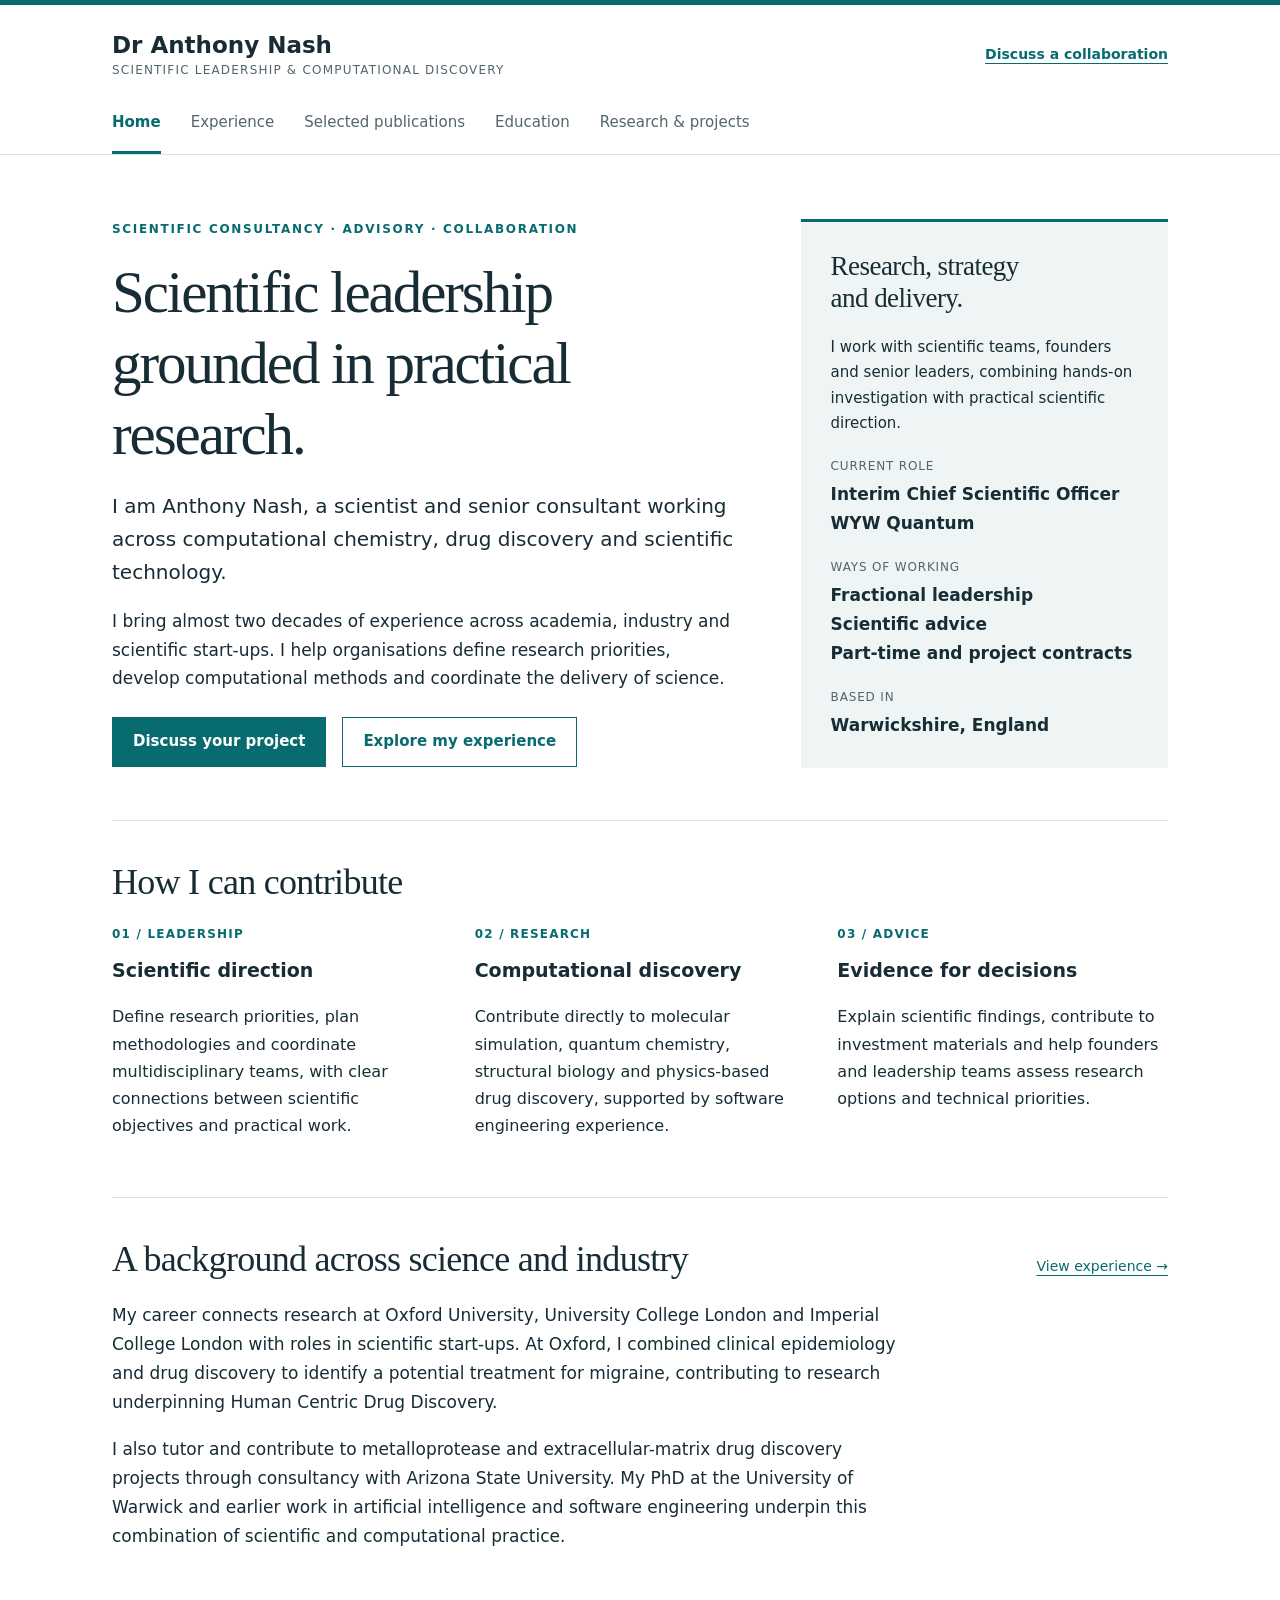
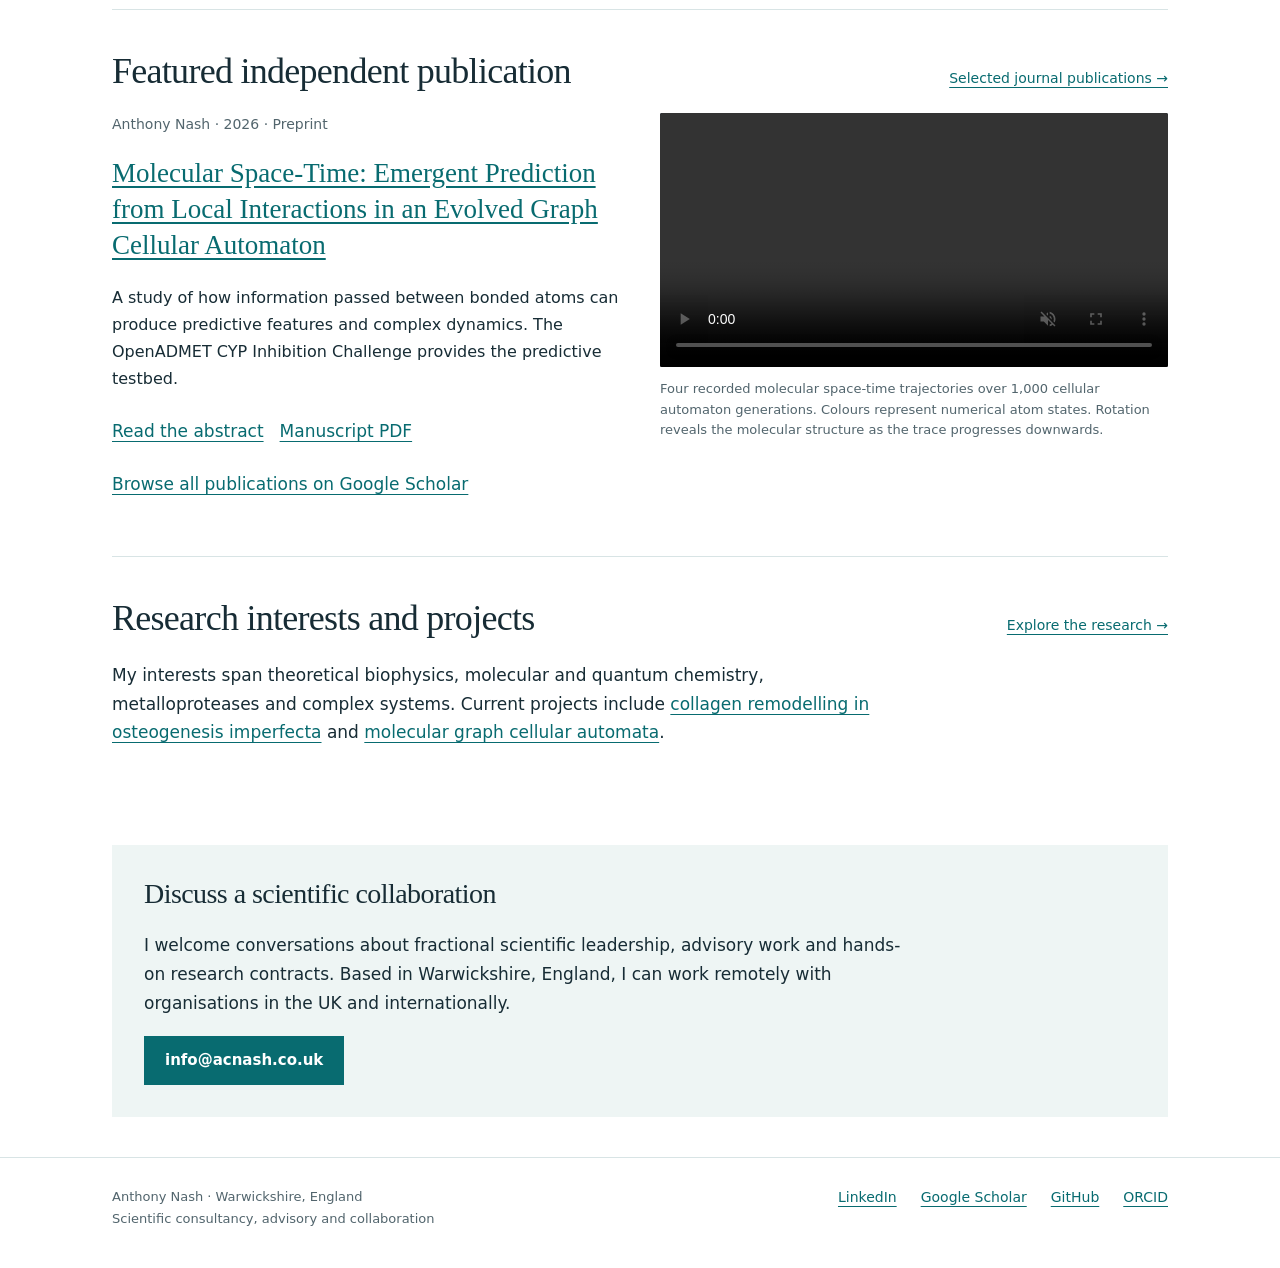
==== index.html @ c93e194e "Restructure research homepage into professional CV portfolio" ====
<!doctype html>
<html lang="en-GB"><head><meta charset="utf-8"><meta name="viewport" content="width=device-width, initial-scale=1">
<meta name="google-site-verification" content="pUQUqC7unUI2fWtByzZLzYiBhMAr6poU5VL-ZXD7ToI">
<title>Scientific leadership &amp; computational discovery | Dr Anthony Nash</title><meta name="description" content="Dr Anthony Nash: fractional scientific leadership, consultancy and hands-on computational research in drug discovery and the life sciences.">
<link rel="canonical" href="https://acnash.github.io/"><link rel="stylesheet" href="assets/site.css">
<meta property="og:title" content="Scientific leadership &amp; computational discovery | Dr Anthony Nash"><meta property="og:description" content="Dr Anthony Nash: fractional scientific leadership, consultancy and hands-on computational research in drug discovery and the life sciences."><meta property="og:type" content="website"><meta property="og:url" content="https://acnash.github.io/">
</head><body><a class="skip" href="#main">Skip to content</a>
<header class="site-header"><div class="wrap"><div class="topline"><a class="brand" href="index.html">Dr Anthony Nash<small>Scientific leadership &amp; computational discovery</small></a><a class="contact-link" href="mailto:info@acnash.co.uk">Discuss a collaboration</a></div><nav class="primary-nav" aria-label="Main navigation"><a href="index.html" aria-current="page">Home</a><a href="experience.html">Experience</a><a href="publications.html">Selected publications</a><a href="education.html">Education</a><a href="research.html">Research & projects</a></nav></div></header>
<main class="wrap" id="main">
<section class="hero"><div><p class="eyebrow">Scientific consultancy · Advisory · Collaboration</p><h1>Scientific leadership grounded in practical research.</h1><p class="lead">I am Anthony Nash, a scientist and senior consultant working across computational chemistry, drug discovery and scientific technology.</p><p>I bring almost two decades of experience across academia, industry and scientific start-ups. I help organisations define research priorities, develop computational methods and coordinate the delivery of science.</p><div class="actions"><a class="button" href="mailto:info@acnash.co.uk">Discuss your project</a><a class="button secondary" href="experience.html">Explore my experience</a></div></div><aside aria-label="Professional overview"><h2>Research, strategy<br>and delivery.</h2><p>I work with scientific teams, founders and senior leaders, combining hands-on investigation with practical scientific direction.</p><dl><dt>Current role</dt><dd>Interim Chief Scientific Officer<br>WYW Quantum</dd><dt>Ways of working</dt><dd>Fractional leadership<br>Scientific advice<br>Part-time and project contracts</dd><dt>Based in</dt><dd>Warwickshire, England</dd></dl></aside></section>
<section class="section" id="consulting"><h2>How I can contribute</h2><div class="columns"><div><span class="number">01 / LEADERSHIP</span><h3>Scientific direction</h3><p>Define research priorities, plan methodologies and coordinate multidisciplinary teams, with clear connections between scientific objectives and practical work.</p></div><div><span class="number">02 / RESEARCH</span><h3>Computational discovery</h3><p>Contribute directly to molecular simulation, quantum chemistry, structural biology and physics-based drug discovery, supported by software engineering experience.</p></div><div><span class="number">03 / ADVICE</span><h3>Evidence for decisions</h3><p>Explain scientific findings, contribute to investment materials and help founders and leadership teams assess research options and technical priorities.</p></div></div></section>
<section class="section" id="background"><div class="section-heading"><h2>A background across science and industry</h2><a href="experience.html">View experience →</a></div><div class="reading"><p>My career connects research at Oxford University, University College London and Imperial College London with roles in scientific start-ups. At Oxford, I combined clinical epidemiology and drug discovery to identify a potential treatment for migraine, contributing to research underpinning Human Centric Drug Discovery.</p><p>I also tutor and contribute to metalloprotease and extracellular-matrix drug discovery projects through consultancy with Arizona State University. My PhD at the University of Warwick and earlier work in artificial intelligence and software engineering underpin this combination of scientific and computational practice.</p></div></section>
<section class="section" id="manuscript"><div class="section-heading"><h2>Featured independent publication</h2><a href="publications.html">Selected journal publications →</a></div><div class="feature"><div><p class="meta">Anthony Nash · 2026 · Preprint</p><h3><a href="https://acnash.github.io/Strange-Matter-Engine/">Molecular Space-Time: Emergent Prediction from Local Interactions in an Evolved Graph Cellular Automaton</a></h3><p>A study of how information passed between bonded atoms can produce predictive features and complex dynamics. The OpenADMET CYP Inhibition Challenge provides the predictive testbed.</p><div class="actions"><a href="https://acnash.github.io/Strange-Matter-Engine/">Read the abstract</a><a href="https://acnash.github.io/Strange-Matter-Engine/molecular-space-time.pdf">Manuscript PDF</a></div></div><figure><video controls autoplay muted loop playsinline preload="metadata" aria-label="Four recorded molecular space-time trajectories" aria-describedby="trajectory-caption"><source src="assets/molecular-space-time-four-trajectories.mp4" type="video/mp4"><p><a href="assets/molecular-space-time-four-trajectories.mp4">Watch the molecular space-time trajectories.</a></p></video><figcaption id="trajectory-caption">Four recorded molecular space-time trajectories over 1,000 cellular automaton generations. Colours represent numerical atom states. Rotation reveals the molecular structure as the trace progresses downwards.</figcaption></figure></div><p style="margin-top:24px"><a href="https://scholar.google.com/citations?user=MZcEEh0AAAAJ&amp;hl=en">Browse all publications on Google Scholar</a></p></section>
<section class="section" id="research"><div class="section-heading"><h2>Research interests and projects</h2><a href="research.html">Explore the research →</a></div><p class="reading">My interests span theoretical biophysics, molecular and quantum chemistry, metalloproteases and complex systems. Current projects include <a href="https://github.com/acnash/mmp1-collagen-oi-adaptive-md">collagen remodelling in osteogenesis imperfecta</a> and <a href="https://github.com/acnash/Strange-Matter-Engine">molecular graph cellular automata</a>.</p></section>
<section class="contact-panel" id="contact"><h2>Discuss a scientific collaboration</h2><p>I welcome conversations about fractional scientific leadership, advisory work and hands-on research contracts. Based in Warwickshire, England, I can work remotely with organisations in the UK and internationally.</p><a class="button" href="mailto:info@acnash.co.uk">info@acnash.co.uk</a></section></main>
<footer class="site-footer"><div class="wrap"><p>Anthony Nash · Warwickshire, England<br>Scientific consultancy, advisory and collaboration</p><div class="profiles"><a href="https://www.linkedin.com/in/dr-anthony-nash-7050078/">LinkedIn</a><a href="https://scholar.google.com/citations?user=MZcEEh0AAAAJ&amp;hl=en">Google Scholar</a><a href="https://github.com/acnash">GitHub</a><a href="https://orcid.org/0000-0001-8212-0302">ORCID</a></div></div></footer>
</body></html>
---- assets/site.css ----
:root{color-scheme:light;--ink:#172c35;--muted:#52656d;--teal:#086b70;--line:#d8e4e5;--wash:#eef5f4;--paper:#fff;--serif:Georgia,'Times New Roman',serif;--sans:system-ui,-apple-system,'Segoe UI',sans-serif}
*{box-sizing:border-box}html{scroll-padding-top:120px}body{margin:0;background:var(--paper);color:var(--ink);font:17px/1.7 var(--sans)}a{color:var(--teal);text-underline-offset:4px}a:hover{color:#123e47}a:focus-visible,button:focus-visible{outline:3px solid #a95420;outline-offset:5px}p{margin:0 0 18px}h1,h2,h3{font-weight:500;line-height:1.2;margin:0 0 20px}h1,h2{font-family:var(--serif)}h1{font-size:clamp(36px,5vw,59px);letter-spacing:-.035em}h2{font-size:clamp(28px,3vw,36px);letter-spacing:-.02em}h3{font-size:21px;font-weight:650;line-height:1.4}ul{padding-left:22px}li{margin-bottom:9px}.wrap{max-width:1120px;margin:auto;padding:0 32px}.site-header{background:#fff;border-top:5px solid var(--teal);border-bottom:1px solid var(--line)}.topline{display:flex;align-items:center;justify-content:space-between;gap:24px;padding-top:24px;padding-bottom:20px}.brand{text-decoration:none;color:var(--ink);font:600 23px/1.4 var(--sans)}.brand small{display:block;font:12px/1.6 var(--sans);letter-spacing:.1em;text-transform:uppercase;color:var(--muted)}.contact-link{font-size:14px;font-weight:600}.primary-nav{display:flex;flex-wrap:wrap;gap:8px 30px;padding-bottom:0}.primary-nav a{font-size:15px;text-decoration:none;padding:10px 0 15px;border-bottom:3px solid transparent;color:var(--muted)}.primary-nav a:hover{color:var(--teal)}.primary-nav a[aria-current=page]{border-color:var(--teal);color:var(--teal);font-weight:700}.skip{position:absolute;left:20px;top:-100px;background:white;padding:12px;z-index:10}.skip:focus{top:8px}.hero{display:grid;grid-template-columns:minmax(0,1.7fr) minmax(230px,1fr);gap:64px;padding:64px 0 52px;align-items:start}.eyebrow{font-size:12px;text-transform:uppercase;letter-spacing:.14em;color:var(--teal);font-weight:700;margin-bottom:18px}.lead{font-size:20px;line-height:1.65;max-width:760px}.hero aside{background:var(--wash);padding:28px 30px;border-top:3px solid var(--teal)}.hero aside h2{font-size:27px}.hero aside p{font-size:15px}.hero aside dl{margin:0}.hero aside dt{font-size:12px;text-transform:uppercase;letter-spacing:.07em;color:var(--muted);margin-top:19px}.hero aside dd{font-size:17px;margin:4px 0 0;font-weight:600}.actions{display:flex;gap:16px;align-items:center;flex-wrap:wrap;margin-top:24px}.button{display:inline-block;background:var(--teal);color:white;text-decoration:none;padding:11px 20px;font-size:15px;font-weight:600;border:1px solid var(--teal)}.button:hover{background:#134d53;color:white}.button.secondary{background:transparent;color:var(--teal)}.section{padding:40px 0;border-top:1px solid var(--line)}.section-heading{display:flex;align-items:baseline;justify-content:space-between;gap:22px}.section-heading a{font-size:14px;white-space:nowrap}.columns{display:grid;grid-template-columns:repeat(3,minmax(0,1fr));gap:32px}.columns p{font-size:16px}.columns h3{font-size:19px}.number{font-size:12px;color:var(--teal);font-weight:700;letter-spacing:.1em;display:block;margin-bottom:12px}.feature{display:grid;grid-template-columns:1fr 1fr;gap:40px;align-items:start}.feature h3{font:500 27px/1.35 var(--serif)}.feature p{font-size:16px}.meta{font-size:14px!important;color:var(--muted)}video{display:block;width:100%;height:auto;background:#071426;border-radius:2px}figure{margin:0}figcaption{font-size:13px;color:var(--muted);line-height:1.6;margin-top:12px}.profiles{display:flex;gap:12px 24px;flex-wrap:wrap;font-size:14px}.page-intro{padding:52px 0 34px;border-bottom:1px solid var(--line)}.page-intro h1{font-size:48px}.page-intro p{max-width:780px}.role{display:grid;grid-template-columns:240px 1fr;gap:40px;padding:32px 0;border-bottom:1px solid var(--line)}.role h3{margin-bottom:8px}.role .organisation{font-size:16px;color:var(--teal);font-weight:650}.role .role-note{font-size:14px;color:var(--muted)}.role p:last-child,.role ul:last-child{margin-bottom:0}.role ul{margin-top:12px}.section-label{padding-top:42px;font-size:27px}.reading{max-width:790px}.publication-list{list-style:none;padding:0;margin:0}.publication-list li{display:grid;grid-template-columns:62px 1fr;gap:22px;padding:29px 0;border-bottom:1px solid var(--line);margin:0}.pub-num{font:26px var(--serif);color:#7b9298;padding-top:6px}.publication-list h2{font-size:25px;margin:10px 0 12px;line-height:1.35}.publication-list h2 a{color:var(--ink);text-decoration:none}.publication-list h2 a:hover{text-decoration:underline;color:var(--teal)}.publication-list p{margin-bottom:10px;font-size:16px}.pub-top{display:flex;gap:12px;flex-wrap:wrap;align-items:center;font-size:14px;color:var(--muted)}.badge{display:inline-block;background:var(--wash);color:#075359;font-size:12px;padding:3px 9px;font-weight:650}.publication-list .authors{font-size:14px;color:var(--muted)}.paper-link{font-size:14px;font-weight:600}.research-block{padding:32px 0;border-bottom:1px solid var(--line)}.research-block h2{font-size:29px}.research-block p{max-width:820px}.wide-video{max-width:900px;margin:28px 0}.contact-panel{padding:32px;background:var(--wash);margin:40px 0}.contact-panel h2{font-size:28px}.contact-panel p{max-width:760px}.site-footer{border-top:1px solid var(--line);padding:28px 0 38px;font-size:13px;color:var(--muted);margin-top:24px}.site-footer .wrap{display:flex;justify-content:space-between;gap:24px;flex-wrap:wrap}.site-footer p{margin:0}.quiet{color:var(--muted);font-size:14px}.education-record{padding:32px 0;border-bottom:1px solid var(--line);max-width:850px}.education-record h2{font-size:29px}.education-record .meta{margin-top:-10px}.anchor-target{scroll-margin-top:20px}
@media(max-width:800px){.hero{gap:28px;grid-template-columns:1.4fr 1fr}.role{grid-template-columns:190px 1fr;gap:24px}.columns{gap:20px}.feature{gap:26px}.wrap{padding:0 24px}}
@media(max-width:620px){body{font-size:16px}.wrap{padding:0 21px}.topline{align-items:start;padding-top:19px;gap:12px}.brand{font-size:21px}.brand small{font-size:10px;letter-spacing:.07em}.contact-link{font-size:12px;max-width:95px;text-align:right}.primary-nav{gap:0 22px}.primary-nav a{font-size:14px;padding:10px 0}.hero{grid-template-columns:1fr;padding-top:36px;gap:28px}.hero h1{font-size:39px}.hero aside{padding:22px}.lead{font-size:18px}.columns,.feature,.role{grid-template-columns:1fr}.columns{gap:18px}.section{padding:30px 0}.section-heading{display:block}.section-heading a{display:inline-block;margin-bottom:18px}.page-intro{padding-top:36px}.page-intro h1{font-size:38px}.role{gap:10px;padding:25px 0}.role h3{margin-bottom:3px}.publication-list li{grid-template-columns:30px 1fr;gap:12px}.publication-list h2{font-size:22px}.pub-num{font-size:21px}.contact-panel{padding:24px}.site-footer .wrap{gap:15px}}
@media(prefers-reduced-motion:reduce){html{scroll-behavior:auto}}
@media print{.primary-nav,.contact-link,.actions,.skip,video{display:none}.wrap{max-width:none;padding:0}.site-header{border-top:0}.hero{padding:24px 0}.section,.role{break-inside:avoid}a{color:#111;text-decoration:none}body{font-size:11pt}.site-footer{font-size:9pt}.page-intro h1{font-size:30pt}}
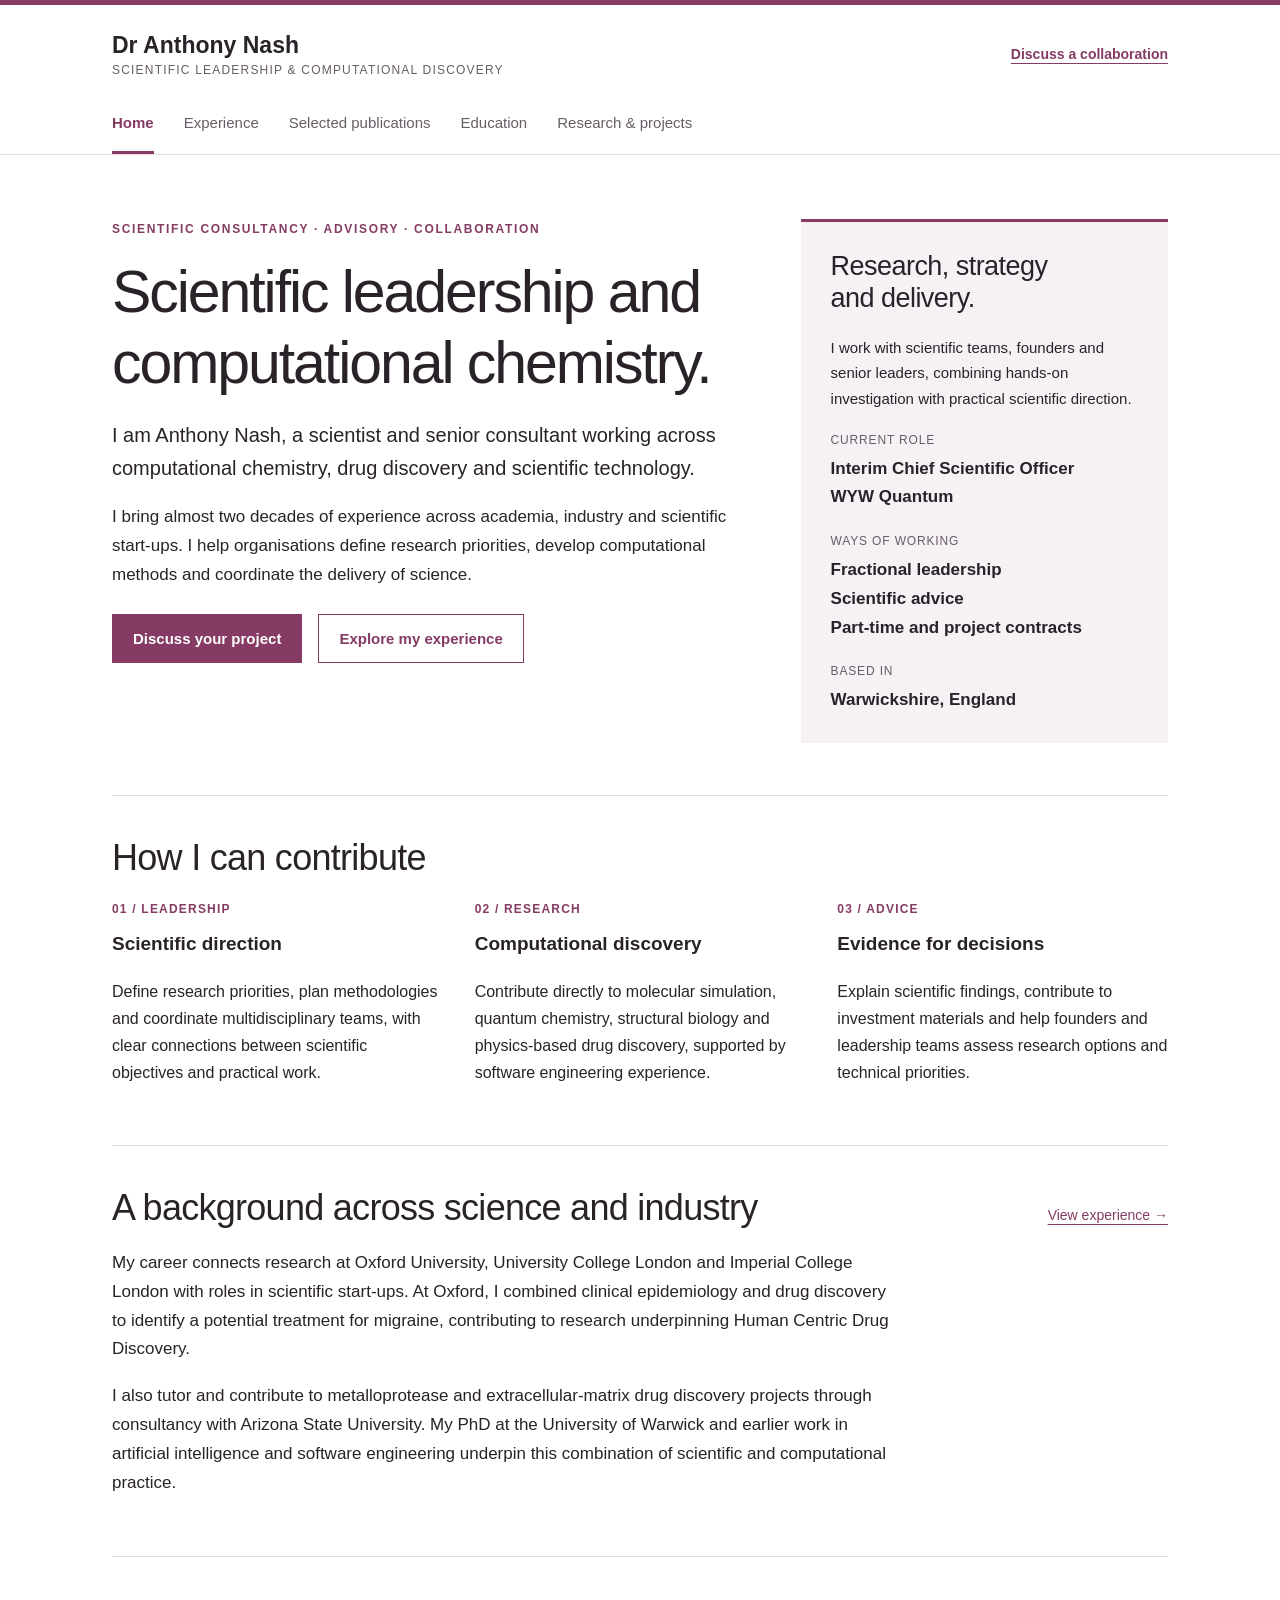
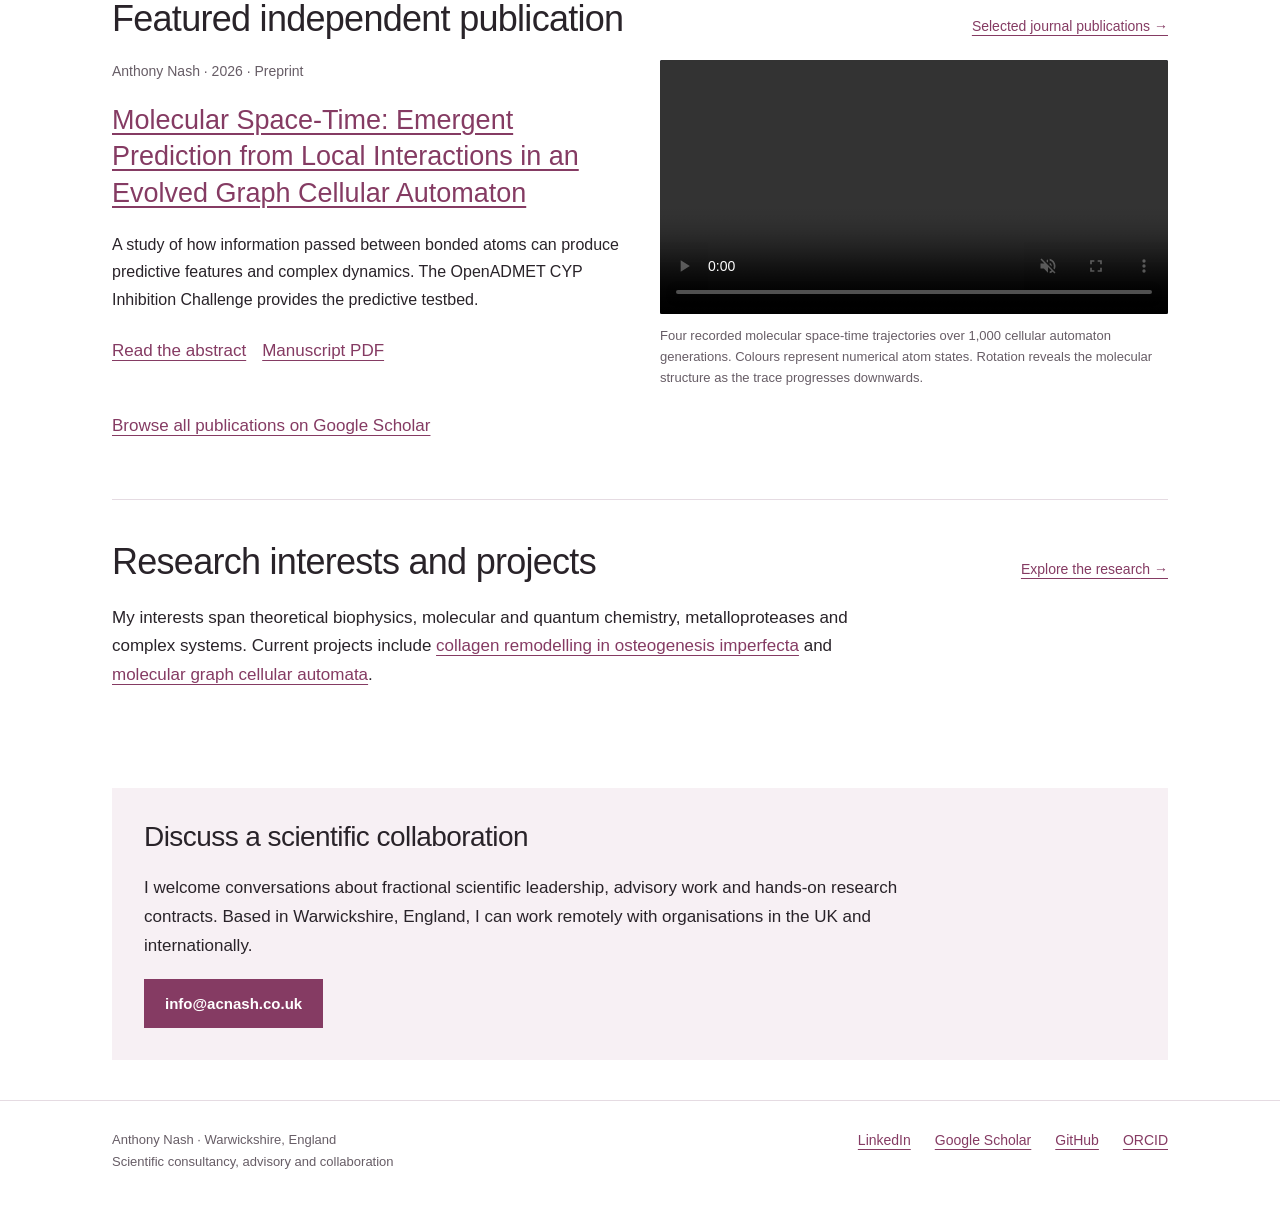
==== commit f0ac1e84: "Use Helvetica styling and plum accents with direct homepage heading" ====
--- a/index.html
+++ b/index.html
@@ -7,7 +7,7 @@
 </head><body><a class="skip" href="#main">Skip to content</a>
 <header class="site-header"><div class="wrap"><div class="topline"><a class="brand" href="index.html">Dr Anthony Nash<small>Scientific leadership &amp; computational discovery</small></a><a class="contact-link" href="mailto:info@acnash.co.uk">Discuss a collaboration</a></div><nav class="primary-nav" aria-label="Main navigation"><a href="index.html" aria-current="page">Home</a><a href="experience.html">Experience</a><a href="publications.html">Selected publications</a><a href="education.html">Education</a><a href="research.html">Research & projects</a></nav></div></header>
 <main class="wrap" id="main">
-<section class="hero"><div><p class="eyebrow">Scientific consultancy · Advisory · Collaboration</p><h1>Scientific leadership grounded in practical research.</h1><p class="lead">I am Anthony Nash, a scientist and senior consultant working across computational chemistry, drug discovery and scientific technology.</p><p>I bring almost two decades of experience across academia, industry and scientific start-ups. I help organisations define research priorities, develop computational methods and coordinate the delivery of science.</p><div class="actions"><a class="button" href="mailto:info@acnash.co.uk">Discuss your project</a><a class="button secondary" href="experience.html">Explore my experience</a></div></div><aside aria-label="Professional overview"><h2>Research, strategy<br>and delivery.</h2><p>I work with scientific teams, founders and senior leaders, combining hands-on investigation with practical scientific direction.</p><dl><dt>Current role</dt><dd>Interim Chief Scientific Officer<br>WYW Quantum</dd><dt>Ways of working</dt><dd>Fractional leadership<br>Scientific advice<br>Part-time and project contracts</dd><dt>Based in</dt><dd>Warwickshire, England</dd></dl></aside></section>
+<section class="hero"><div><p class="eyebrow">Scientific consultancy · Advisory · Collaboration</p><h1>Scientific leadership and computational chemistry.</h1><p class="lead">I am Anthony Nash, a scientist and senior consultant working across computational chemistry, drug discovery and scientific technology.</p><p>I bring almost two decades of experience across academia, industry and scientific start-ups. I help organisations define research priorities, develop computational methods and coordinate the delivery of science.</p><div class="actions"><a class="button" href="mailto:info@acnash.co.uk">Discuss your project</a><a class="button secondary" href="experience.html">Explore my experience</a></div></div><aside aria-label="Professional overview"><h2>Research, strategy<br>and delivery.</h2><p>I work with scientific teams, founders and senior leaders, combining hands-on investigation with practical scientific direction.</p><dl><dt>Current role</dt><dd>Interim Chief Scientific Officer<br>WYW Quantum</dd><dt>Ways of working</dt><dd>Fractional leadership<br>Scientific advice<br>Part-time and project contracts</dd><dt>Based in</dt><dd>Warwickshire, England</dd></dl></aside></section>
 <section class="section" id="consulting"><h2>How I can contribute</h2><div class="columns"><div><span class="number">01 / LEADERSHIP</span><h3>Scientific direction</h3><p>Define research priorities, plan methodologies and coordinate multidisciplinary teams, with clear connections between scientific objectives and practical work.</p></div><div><span class="number">02 / RESEARCH</span><h3>Computational discovery</h3><p>Contribute directly to molecular simulation, quantum chemistry, structural biology and physics-based drug discovery, supported by software engineering experience.</p></div><div><span class="number">03 / ADVICE</span><h3>Evidence for decisions</h3><p>Explain scientific findings, contribute to investment materials and help founders and leadership teams assess research options and technical priorities.</p></div></div></section>
 <section class="section" id="background"><div class="section-heading"><h2>A background across science and industry</h2><a href="experience.html">View experience →</a></div><div class="reading"><p>My career connects research at Oxford University, University College London and Imperial College London with roles in scientific start-ups. At Oxford, I combined clinical epidemiology and drug discovery to identify a potential treatment for migraine, contributing to research underpinning Human Centric Drug Discovery.</p><p>I also tutor and contribute to metalloprotease and extracellular-matrix drug discovery projects through consultancy with Arizona State University. My PhD at the University of Warwick and earlier work in artificial intelligence and software engineering underpin this combination of scientific and computational practice.</p></div></section>
 <section class="section" id="manuscript"><div class="section-heading"><h2>Featured independent publication</h2><a href="publications.html">Selected journal publications →</a></div><div class="feature"><div><p class="meta">Anthony Nash · 2026 · Preprint</p><h3><a href="https://acnash.github.io/Strange-Matter-Engine/">Molecular Space-Time: Emergent Prediction from Local Interactions in an Evolved Graph Cellular Automaton</a></h3><p>A study of how information passed between bonded atoms can produce predictive features and complex dynamics. The OpenADMET CYP Inhibition Challenge provides the predictive testbed.</p><div class="actions"><a href="https://acnash.github.io/Strange-Matter-Engine/">Read the abstract</a><a href="https://acnash.github.io/Strange-Matter-Engine/molecular-space-time.pdf">Manuscript PDF</a></div></div><figure><video controls autoplay muted loop playsinline preload="metadata" aria-label="Four recorded molecular space-time trajectories" aria-describedby="trajectory-caption"><source src="assets/molecular-space-time-four-trajectories.mp4" type="video/mp4"><p><a href="assets/molecular-space-time-four-trajectories.mp4">Watch the molecular space-time trajectories.</a></p></video><figcaption id="trajectory-caption">Four recorded molecular space-time trajectories over 1,000 cellular automaton generations. Colours represent numerical atom states. Rotation reveals the molecular structure as the trace progresses downwards.</figcaption></figure></div><p style="margin-top:24px"><a href="https://scholar.google.com/citations?user=MZcEEh0AAAAJ&amp;hl=en">Browse all publications on Google Scholar</a></p></section>
--- a/assets/site.css
+++ b/assets/site.css
@@ -1,5 +1,5 @@
-:root{color-scheme:light;--ink:#172c35;--muted:#52656d;--teal:#086b70;--line:#d8e4e5;--wash:#eef5f4;--paper:#fff;--serif:Georgia,'Times New Roman',serif;--sans:system-ui,-apple-system,'Segoe UI',sans-serif}
-*{box-sizing:border-box}html{scroll-padding-top:120px}body{margin:0;background:var(--paper);color:var(--ink);font:17px/1.7 var(--sans)}a{color:var(--teal);text-underline-offset:4px}a:hover{color:#123e47}a:focus-visible,button:focus-visible{outline:3px solid #a95420;outline-offset:5px}p{margin:0 0 18px}h1,h2,h3{font-weight:500;line-height:1.2;margin:0 0 20px}h1,h2{font-family:var(--serif)}h1{font-size:clamp(36px,5vw,59px);letter-spacing:-.035em}h2{font-size:clamp(28px,3vw,36px);letter-spacing:-.02em}h3{font-size:21px;font-weight:650;line-height:1.4}ul{padding-left:22px}li{margin-bottom:9px}.wrap{max-width:1120px;margin:auto;padding:0 32px}.site-header{background:#fff;border-top:5px solid var(--teal);border-bottom:1px solid var(--line)}.topline{display:flex;align-items:center;justify-content:space-between;gap:24px;padding-top:24px;padding-bottom:20px}.brand{text-decoration:none;color:var(--ink);font:600 23px/1.4 var(--sans)}.brand small{display:block;font:12px/1.6 var(--sans);letter-spacing:.1em;text-transform:uppercase;color:var(--muted)}.contact-link{font-size:14px;font-weight:600}.primary-nav{display:flex;flex-wrap:wrap;gap:8px 30px;padding-bottom:0}.primary-nav a{font-size:15px;text-decoration:none;padding:10px 0 15px;border-bottom:3px solid transparent;color:var(--muted)}.primary-nav a:hover{color:var(--teal)}.primary-nav a[aria-current=page]{border-color:var(--teal);color:var(--teal);font-weight:700}.skip{position:absolute;left:20px;top:-100px;background:white;padding:12px;z-index:10}.skip:focus{top:8px}.hero{display:grid;grid-template-columns:minmax(0,1.7fr) minmax(230px,1fr);gap:64px;padding:64px 0 52px;align-items:start}.eyebrow{font-size:12px;text-transform:uppercase;letter-spacing:.14em;color:var(--teal);font-weight:700;margin-bottom:18px}.lead{font-size:20px;line-height:1.65;max-width:760px}.hero aside{background:var(--wash);padding:28px 30px;border-top:3px solid var(--teal)}.hero aside h2{font-size:27px}.hero aside p{font-size:15px}.hero aside dl{margin:0}.hero aside dt{font-size:12px;text-transform:uppercase;letter-spacing:.07em;color:var(--muted);margin-top:19px}.hero aside dd{font-size:17px;margin:4px 0 0;font-weight:600}.actions{display:flex;gap:16px;align-items:center;flex-wrap:wrap;margin-top:24px}.button{display:inline-block;background:var(--teal);color:white;text-decoration:none;padding:11px 20px;font-size:15px;font-weight:600;border:1px solid var(--teal)}.button:hover{background:#134d53;color:white}.button.secondary{background:transparent;color:var(--teal)}.section{padding:40px 0;border-top:1px solid var(--line)}.section-heading{display:flex;align-items:baseline;justify-content:space-between;gap:22px}.section-heading a{font-size:14px;white-space:nowrap}.columns{display:grid;grid-template-columns:repeat(3,minmax(0,1fr));gap:32px}.columns p{font-size:16px}.columns h3{font-size:19px}.number{font-size:12px;color:var(--teal);font-weight:700;letter-spacing:.1em;display:block;margin-bottom:12px}.feature{display:grid;grid-template-columns:1fr 1fr;gap:40px;align-items:start}.feature h3{font:500 27px/1.35 var(--serif)}.feature p{font-size:16px}.meta{font-size:14px!important;color:var(--muted)}video{display:block;width:100%;height:auto;background:#071426;border-radius:2px}figure{margin:0}figcaption{font-size:13px;color:var(--muted);line-height:1.6;margin-top:12px}.profiles{display:flex;gap:12px 24px;flex-wrap:wrap;font-size:14px}.page-intro{padding:52px 0 34px;border-bottom:1px solid var(--line)}.page-intro h1{font-size:48px}.page-intro p{max-width:780px}.role{display:grid;grid-template-columns:240px 1fr;gap:40px;padding:32px 0;border-bottom:1px solid var(--line)}.role h3{margin-bottom:8px}.role .organisation{font-size:16px;color:var(--teal);font-weight:650}.role .role-note{font-size:14px;color:var(--muted)}.role p:last-child,.role ul:last-child{margin-bottom:0}.role ul{margin-top:12px}.section-label{padding-top:42px;font-size:27px}.reading{max-width:790px}.publication-list{list-style:none;padding:0;margin:0}.publication-list li{display:grid;grid-template-columns:62px 1fr;gap:22px;padding:29px 0;border-bottom:1px solid var(--line);margin:0}.pub-num{font:26px var(--serif);color:#7b9298;padding-top:6px}.publication-list h2{font-size:25px;margin:10px 0 12px;line-height:1.35}.publication-list h2 a{color:var(--ink);text-decoration:none}.publication-list h2 a:hover{text-decoration:underline;color:var(--teal)}.publication-list p{margin-bottom:10px;font-size:16px}.pub-top{display:flex;gap:12px;flex-wrap:wrap;align-items:center;font-size:14px;color:var(--muted)}.badge{display:inline-block;background:var(--wash);color:#075359;font-size:12px;padding:3px 9px;font-weight:650}.publication-list .authors{font-size:14px;color:var(--muted)}.paper-link{font-size:14px;font-weight:600}.research-block{padding:32px 0;border-bottom:1px solid var(--line)}.research-block h2{font-size:29px}.research-block p{max-width:820px}.wide-video{max-width:900px;margin:28px 0}.contact-panel{padding:32px;background:var(--wash);margin:40px 0}.contact-panel h2{font-size:28px}.contact-panel p{max-width:760px}.site-footer{border-top:1px solid var(--line);padding:28px 0 38px;font-size:13px;color:var(--muted);margin-top:24px}.site-footer .wrap{display:flex;justify-content:space-between;gap:24px;flex-wrap:wrap}.site-footer p{margin:0}.quiet{color:var(--muted);font-size:14px}.education-record{padding:32px 0;border-bottom:1px solid var(--line);max-width:850px}.education-record h2{font-size:29px}.education-record .meta{margin-top:-10px}.anchor-target{scroll-margin-top:20px}
+:root{color-scheme:light;--ink:#292329;--muted:#675d66;--accent:#853b63;--line:#e5dbe2;--wash:#f7f0f4;--paper:#fff;--sans:'Helvetica Neue',Helvetica,Arial,sans-serif}
+*{box-sizing:border-box}html{scroll-padding-top:120px}body{margin:0;background:var(--paper);color:var(--ink);font:17px/1.7 var(--sans)}a{color:var(--accent);text-underline-offset:4px}a:hover{color:#602543}a:focus-visible,button:focus-visible{outline:3px solid #a74b7d;outline-offset:5px}p{margin:0 0 18px}h1,h2,h3{font-weight:500;line-height:1.2;margin:0 0 20px}h1,h2{font-family:var(--sans)}h1{font-size:clamp(36px,5vw,59px);letter-spacing:-.035em}h2{font-size:clamp(28px,3vw,36px);letter-spacing:-.02em}h3{font-size:21px;font-weight:600;line-height:1.4}ul{padding-left:22px}li{margin-bottom:9px}.wrap{max-width:1120px;margin:auto;padding:0 32px}.site-header{background:#fff;border-top:5px solid var(--accent);border-bottom:1px solid var(--line)}.topline{display:flex;align-items:center;justify-content:space-between;gap:24px;padding-top:24px;padding-bottom:20px}.brand{text-decoration:none;color:var(--ink);font:600 23px/1.4 var(--sans)}.brand small{display:block;font:12px/1.6 var(--sans);letter-spacing:.1em;text-transform:uppercase;color:var(--muted)}.contact-link{font-size:14px;font-weight:600}.primary-nav{display:flex;flex-wrap:wrap;gap:8px 30px;padding-bottom:0}.primary-nav a{font-size:15px;text-decoration:none;padding:10px 0 15px;border-bottom:3px solid transparent;color:var(--muted)}.primary-nav a:hover{color:var(--accent)}.primary-nav a[aria-current=page]{border-color:var(--accent);color:var(--accent);font-weight:700}.skip{position:absolute;left:20px;top:-100px;background:white;padding:12px;z-index:10}.skip:focus{top:8px}.hero{display:grid;grid-template-columns:minmax(0,1.7fr) minmax(230px,1fr);gap:64px;padding:64px 0 52px;align-items:start}.eyebrow{font-size:12px;text-transform:uppercase;letter-spacing:.14em;color:var(--accent);font-weight:700;margin-bottom:18px}.lead{font-size:20px;line-height:1.65;max-width:760px}.hero aside{background:var(--wash);padding:28px 30px;border-top:3px solid var(--accent)}.hero aside h2{font-size:27px}.hero aside p{font-size:15px}.hero aside dl{margin:0}.hero aside dt{font-size:12px;text-transform:uppercase;letter-spacing:.07em;color:var(--muted);margin-top:19px}.hero aside dd{font-size:17px;margin:4px 0 0;font-weight:600}.actions{display:flex;gap:16px;align-items:center;flex-wrap:wrap;margin-top:24px}.button{display:inline-block;background:var(--accent);color:white;text-decoration:none;padding:11px 20px;font-size:15px;font-weight:600;border:1px solid var(--accent)}.button:hover{background:#602543;color:white}.button.secondary{background:transparent;color:var(--accent)}.section{padding:40px 0;border-top:1px solid var(--line)}.section-heading{display:flex;align-items:baseline;justify-content:space-between;gap:22px}.section-heading a{font-size:14px;white-space:nowrap}.columns{display:grid;grid-template-columns:repeat(3,minmax(0,1fr));gap:32px}.columns p{font-size:16px}.columns h3{font-size:19px}.number{font-size:12px;color:var(--accent);font-weight:700;letter-spacing:.1em;display:block;margin-bottom:12px}.feature{display:grid;grid-template-columns:1fr 1fr;gap:40px;align-items:start}.feature h3{font:500 27px/1.35 var(--sans)}.feature p{font-size:16px}.meta{font-size:14px!important;color:var(--muted)}video{display:block;width:100%;height:auto;background:#071426;border-radius:2px}figure{margin:0}figcaption{font-size:13px;color:var(--muted);line-height:1.6;margin-top:12px}.profiles{display:flex;gap:12px 24px;flex-wrap:wrap;font-size:14px}.page-intro{padding:52px 0 34px;border-bottom:1px solid var(--line)}.page-intro h1{font-size:48px}.page-intro p{max-width:780px}.role{display:grid;grid-template-columns:240px 1fr;gap:40px;padding:32px 0;border-bottom:1px solid var(--line)}.role h3{margin-bottom:8px}.role .organisation{font-size:16px;color:var(--accent);font-weight:600}.role .role-note{font-size:14px;color:var(--muted)}.role p:last-child,.role ul:last-child{margin-bottom:0}.role ul{margin-top:12px}.section-label{padding-top:42px;font-size:27px}.reading{max-width:790px}.publication-list{list-style:none;padding:0;margin:0}.publication-list li{display:grid;grid-template-columns:62px 1fr;gap:22px;padding:29px 0;border-bottom:1px solid var(--line);margin:0}.pub-num{font:26px var(--sans);color:#927b8b;padding-top:6px}.publication-list h2{font-size:25px;margin:10px 0 12px;line-height:1.35}.publication-list h2 a{color:var(--ink);text-decoration:none}.publication-list h2 a:hover{text-decoration:underline;color:var(--accent)}.publication-list p{margin-bottom:10px;font-size:16px}.pub-top{display:flex;gap:12px;flex-wrap:wrap;align-items:center;font-size:14px;color:var(--muted)}.badge{display:inline-block;background:var(--wash);color:#702e50;font-size:12px;padding:3px 9px;font-weight:600}.publication-list .authors{font-size:14px;color:var(--muted)}.paper-link{font-size:14px;font-weight:600}.research-block{padding:32px 0;border-bottom:1px solid var(--line)}.research-block h2{font-size:29px}.research-block p{max-width:820px}.wide-video{max-width:900px;margin:28px 0}.contact-panel{padding:32px;background:var(--wash);margin:40px 0}.contact-panel h2{font-size:28px}.contact-panel p{max-width:760px}.site-footer{border-top:1px solid var(--line);padding:28px 0 38px;font-size:13px;color:var(--muted);margin-top:24px}.site-footer .wrap{display:flex;justify-content:space-between;gap:24px;flex-wrap:wrap}.site-footer p{margin:0}.quiet{color:var(--muted);font-size:14px}.education-record{padding:32px 0;border-bottom:1px solid var(--line);max-width:850px}.education-record h2{font-size:29px}.education-record .meta{margin-top:-10px}.anchor-target{scroll-margin-top:20px}
 @media(max-width:800px){.hero{gap:28px;grid-template-columns:1.4fr 1fr}.role{grid-template-columns:190px 1fr;gap:24px}.columns{gap:20px}.feature{gap:26px}.wrap{padding:0 24px}}
 @media(max-width:620px){body{font-size:16px}.wrap{padding:0 21px}.topline{align-items:start;padding-top:19px;gap:12px}.brand{font-size:21px}.brand small{font-size:10px;letter-spacing:.07em}.contact-link{font-size:12px;max-width:95px;text-align:right}.primary-nav{gap:0 22px}.primary-nav a{font-size:14px;padding:10px 0}.hero{grid-template-columns:1fr;padding-top:36px;gap:28px}.hero h1{font-size:39px}.hero aside{padding:22px}.lead{font-size:18px}.columns,.feature,.role{grid-template-columns:1fr}.columns{gap:18px}.section{padding:30px 0}.section-heading{display:block}.section-heading a{display:inline-block;margin-bottom:18px}.page-intro{padding-top:36px}.page-intro h1{font-size:38px}.role{gap:10px;padding:25px 0}.role h3{margin-bottom:3px}.publication-list li{grid-template-columns:30px 1fr;gap:12px}.publication-list h2{font-size:22px}.pub-num{font-size:21px}.contact-panel{padding:24px}.site-footer .wrap{gap:15px}}
 @media(prefers-reduced-motion:reduce){html{scroll-behavior:auto}}
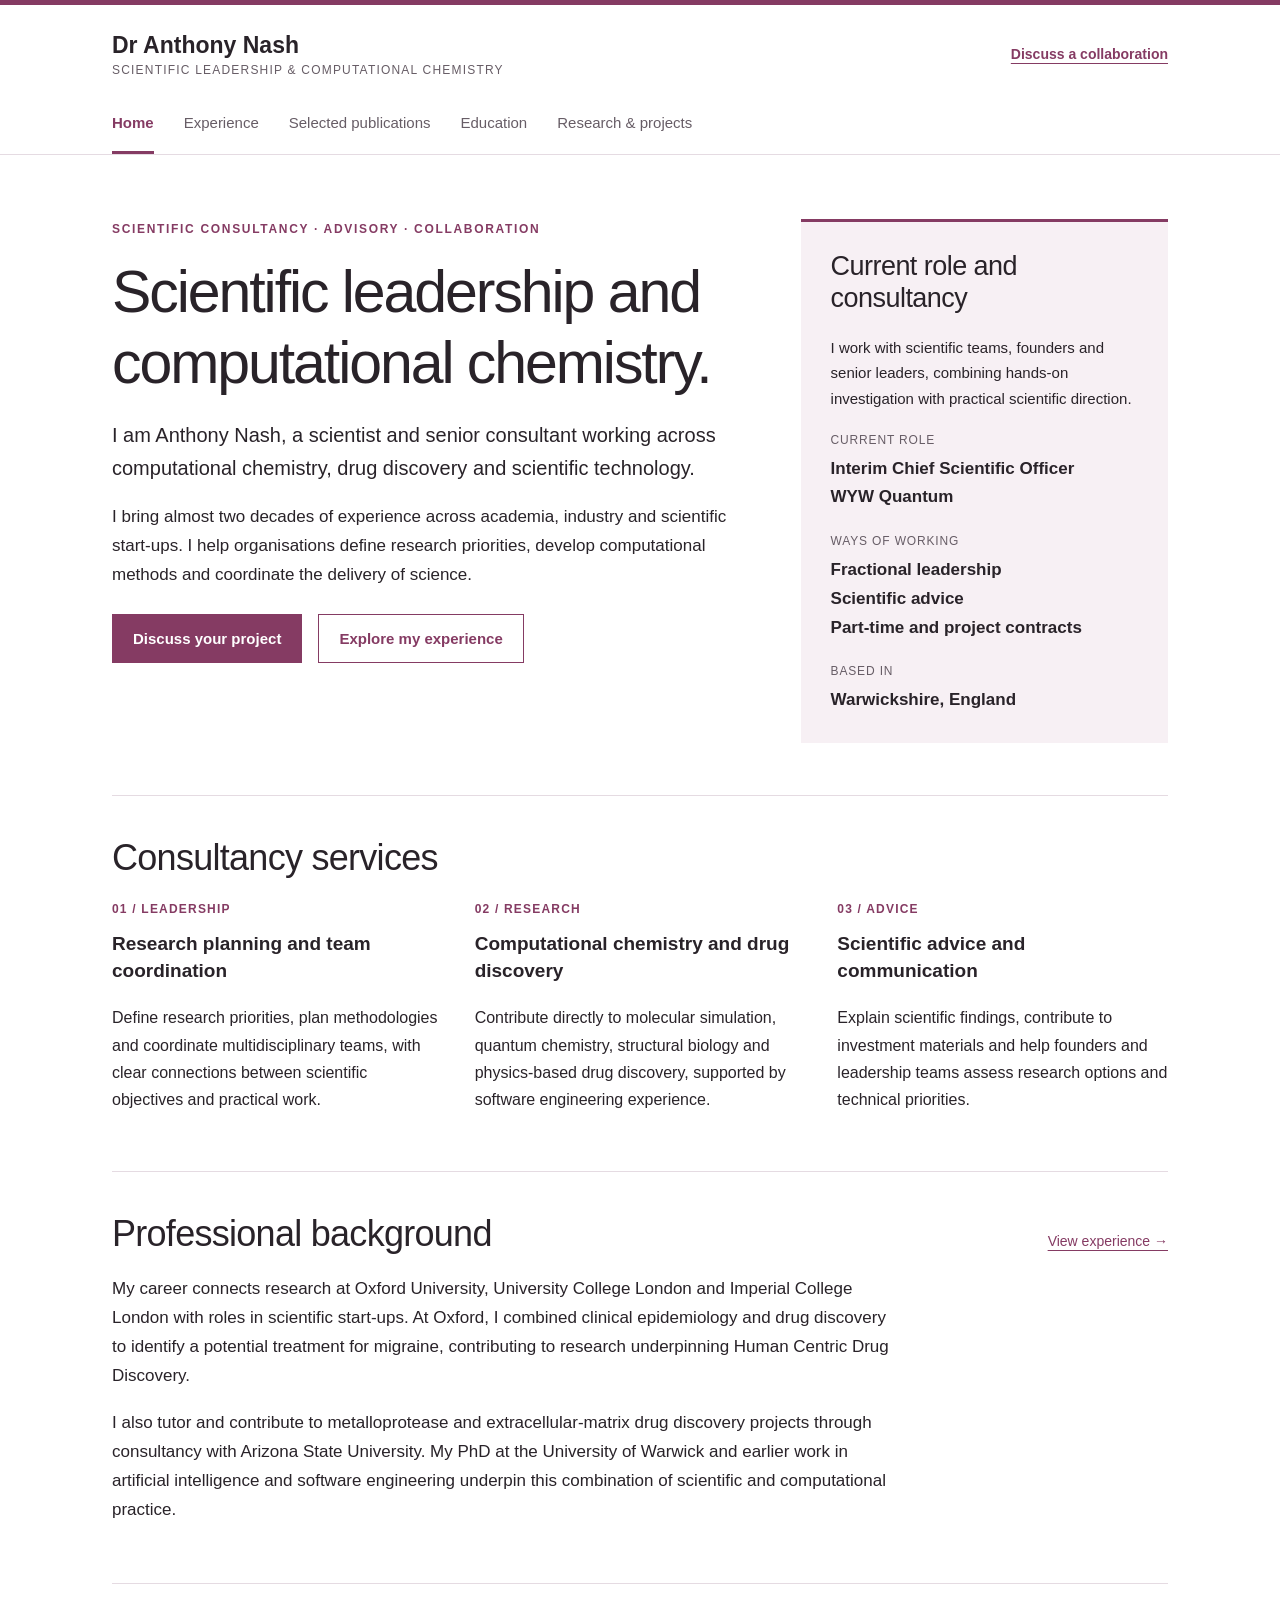
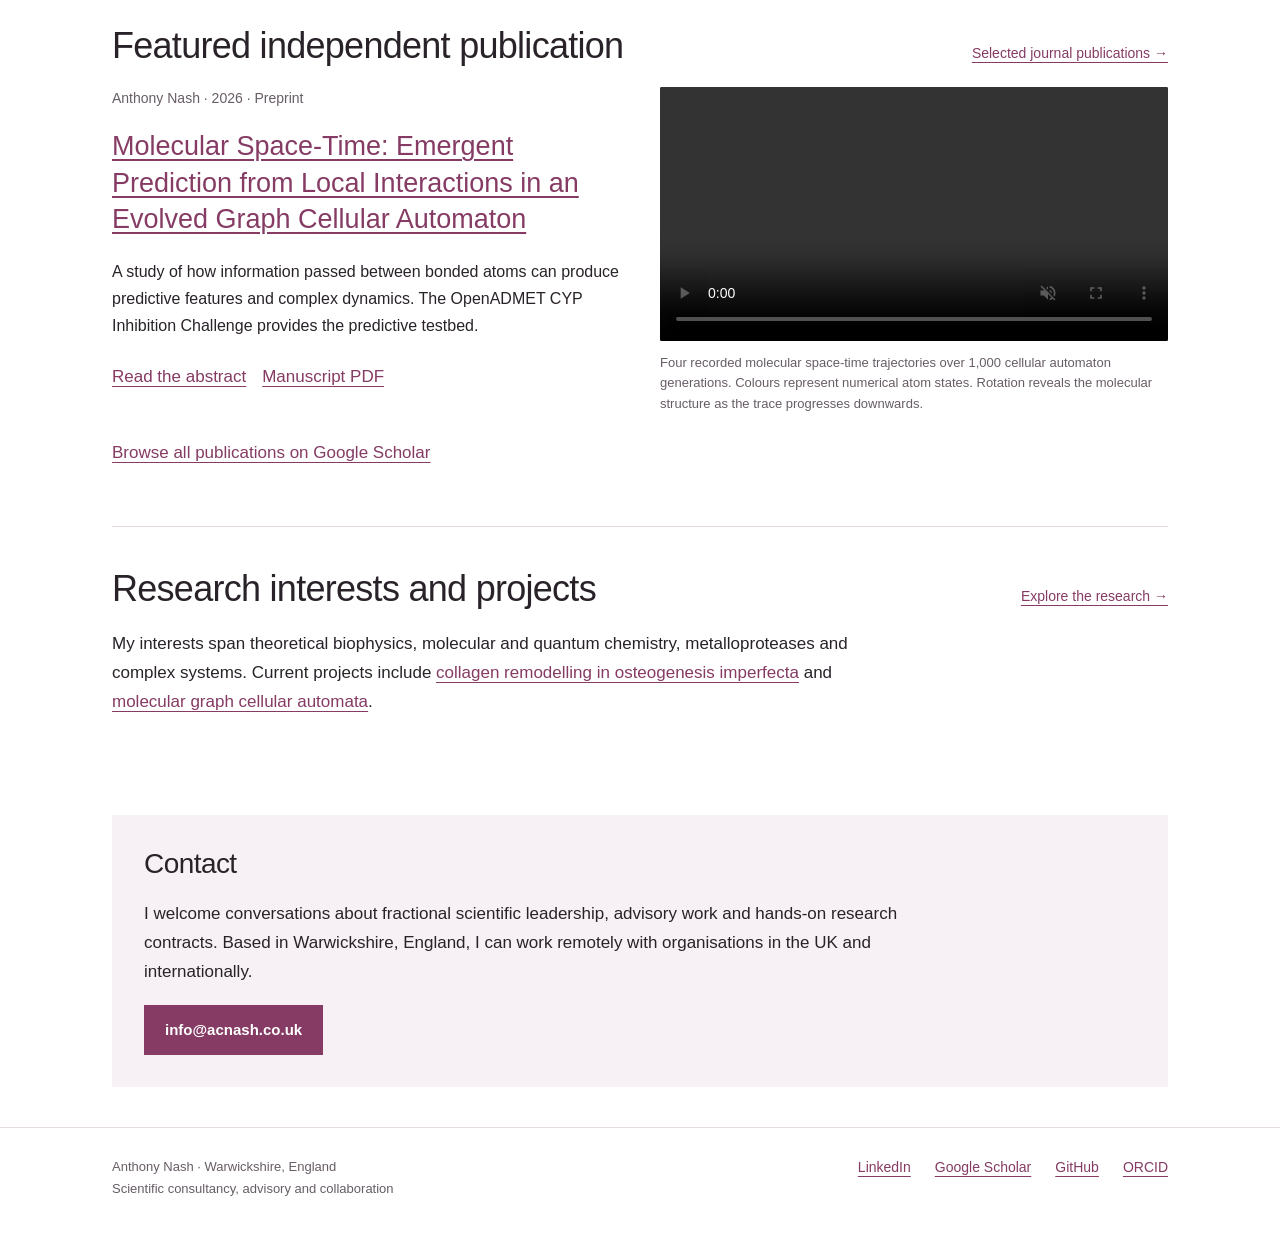
==== commit 6f0cb55a: "Simplify portfolio headings and add both MSc qualifications" ====
--- a/index.html
+++ b/index.html
@@ -1,17 +1,17 @@
 <!doctype html>
 <html lang="en-GB"><head><meta charset="utf-8"><meta name="viewport" content="width=device-width, initial-scale=1">
 <meta name="google-site-verification" content="pUQUqC7unUI2fWtByzZLzYiBhMAr6poU5VL-ZXD7ToI">
-<title>Scientific leadership &amp; computational discovery | Dr Anthony Nash</title><meta name="description" content="Dr Anthony Nash: fractional scientific leadership, consultancy and hands-on computational research in drug discovery and the life sciences.">
-<link rel="canonical" href="https://acnash.github.io/"><link rel="stylesheet" href="assets/site.css">
-<meta property="og:title" content="Scientific leadership &amp; computational discovery | Dr Anthony Nash"><meta property="og:description" content="Dr Anthony Nash: fractional scientific leadership, consultancy and hands-on computational research in drug discovery and the life sciences."><meta property="og:type" content="website"><meta property="og:url" content="https://acnash.github.io/">
+<title>Scientific leadership &amp; computational chemistry | Dr Anthony Nash</title><meta name="description" content="Dr Anthony Nash: fractional scientific leadership, consultancy and hands-on computational research in drug discovery and the life sciences.">
+<link rel="canonical" href="https://acnash.github.io/"><link rel="stylesheet" href="assets/site.css?v=20261117-plum">
+<meta property="og:title" content="Scientific leadership &amp; computational chemistry | Dr Anthony Nash"><meta property="og:description" content="Dr Anthony Nash: fractional scientific leadership, consultancy and hands-on computational research in drug discovery and the life sciences."><meta property="og:type" content="website"><meta property="og:url" content="https://acnash.github.io/">
 </head><body><a class="skip" href="#main">Skip to content</a>
-<header class="site-header"><div class="wrap"><div class="topline"><a class="brand" href="index.html">Dr Anthony Nash<small>Scientific leadership &amp; computational discovery</small></a><a class="contact-link" href="mailto:info@acnash.co.uk">Discuss a collaboration</a></div><nav class="primary-nav" aria-label="Main navigation"><a href="index.html" aria-current="page">Home</a><a href="experience.html">Experience</a><a href="publications.html">Selected publications</a><a href="education.html">Education</a><a href="research.html">Research & projects</a></nav></div></header>
+<header class="site-header"><div class="wrap"><div class="topline"><a class="brand" href="index.html">Dr Anthony Nash<small>Scientific leadership &amp; computational chemistry</small></a><a class="contact-link" href="mailto:info@acnash.co.uk">Discuss a collaboration</a></div><nav class="primary-nav" aria-label="Main navigation"><a href="index.html" aria-current="page">Home</a><a href="experience.html">Experience</a><a href="publications.html">Selected publications</a><a href="education.html">Education</a><a href="research.html">Research & projects</a></nav></div></header>
 <main class="wrap" id="main">
-<section class="hero"><div><p class="eyebrow">Scientific consultancy · Advisory · Collaboration</p><h1>Scientific leadership and computational chemistry.</h1><p class="lead">I am Anthony Nash, a scientist and senior consultant working across computational chemistry, drug discovery and scientific technology.</p><p>I bring almost two decades of experience across academia, industry and scientific start-ups. I help organisations define research priorities, develop computational methods and coordinate the delivery of science.</p><div class="actions"><a class="button" href="mailto:info@acnash.co.uk">Discuss your project</a><a class="button secondary" href="experience.html">Explore my experience</a></div></div><aside aria-label="Professional overview"><h2>Research, strategy<br>and delivery.</h2><p>I work with scientific teams, founders and senior leaders, combining hands-on investigation with practical scientific direction.</p><dl><dt>Current role</dt><dd>Interim Chief Scientific Officer<br>WYW Quantum</dd><dt>Ways of working</dt><dd>Fractional leadership<br>Scientific advice<br>Part-time and project contracts</dd><dt>Based in</dt><dd>Warwickshire, England</dd></dl></aside></section>
-<section class="section" id="consulting"><h2>How I can contribute</h2><div class="columns"><div><span class="number">01 / LEADERSHIP</span><h3>Scientific direction</h3><p>Define research priorities, plan methodologies and coordinate multidisciplinary teams, with clear connections between scientific objectives and practical work.</p></div><div><span class="number">02 / RESEARCH</span><h3>Computational discovery</h3><p>Contribute directly to molecular simulation, quantum chemistry, structural biology and physics-based drug discovery, supported by software engineering experience.</p></div><div><span class="number">03 / ADVICE</span><h3>Evidence for decisions</h3><p>Explain scientific findings, contribute to investment materials and help founders and leadership teams assess research options and technical priorities.</p></div></div></section>
-<section class="section" id="background"><div class="section-heading"><h2>A background across science and industry</h2><a href="experience.html">View experience →</a></div><div class="reading"><p>My career connects research at Oxford University, University College London and Imperial College London with roles in scientific start-ups. At Oxford, I combined clinical epidemiology and drug discovery to identify a potential treatment for migraine, contributing to research underpinning Human Centric Drug Discovery.</p><p>I also tutor and contribute to metalloprotease and extracellular-matrix drug discovery projects through consultancy with Arizona State University. My PhD at the University of Warwick and earlier work in artificial intelligence and software engineering underpin this combination of scientific and computational practice.</p></div></section>
+<section class="hero"><div><p class="eyebrow">Scientific consultancy · Advisory · Collaboration</p><h1>Scientific leadership and computational chemistry.</h1><p class="lead">I am Anthony Nash, a scientist and senior consultant working across computational chemistry, drug discovery and scientific technology.</p><p>I bring almost two decades of experience across academia, industry and scientific start-ups. I help organisations define research priorities, develop computational methods and coordinate the delivery of science.</p><div class="actions"><a class="button" href="mailto:info@acnash.co.uk">Discuss your project</a><a class="button secondary" href="experience.html">Explore my experience</a></div></div><aside aria-label="Professional overview"><h2>Current role and consultancy</h2><p>I work with scientific teams, founders and senior leaders, combining hands-on investigation with practical scientific direction.</p><dl><dt>Current role</dt><dd>Interim Chief Scientific Officer<br>WYW Quantum</dd><dt>Ways of working</dt><dd>Fractional leadership<br>Scientific advice<br>Part-time and project contracts</dd><dt>Based in</dt><dd>Warwickshire, England</dd></dl></aside></section>
+<section class="section" id="consulting"><h2>Consultancy services</h2><div class="columns"><div><span class="number">01 / LEADERSHIP</span><h3>Research planning and team coordination</h3><p>Define research priorities, plan methodologies and coordinate multidisciplinary teams, with clear connections between scientific objectives and practical work.</p></div><div><span class="number">02 / RESEARCH</span><h3>Computational chemistry and drug discovery</h3><p>Contribute directly to molecular simulation, quantum chemistry, structural biology and physics-based drug discovery, supported by software engineering experience.</p></div><div><span class="number">03 / ADVICE</span><h3>Scientific advice and communication</h3><p>Explain scientific findings, contribute to investment materials and help founders and leadership teams assess research options and technical priorities.</p></div></div></section>
+<section class="section" id="background"><div class="section-heading"><h2>Professional background</h2><a href="experience.html">View experience →</a></div><div class="reading"><p>My career connects research at Oxford University, University College London and Imperial College London with roles in scientific start-ups. At Oxford, I combined clinical epidemiology and drug discovery to identify a potential treatment for migraine, contributing to research underpinning Human Centric Drug Discovery.</p><p>I also tutor and contribute to metalloprotease and extracellular-matrix drug discovery projects through consultancy with Arizona State University. My PhD at the University of Warwick and earlier work in artificial intelligence and software engineering underpin this combination of scientific and computational practice.</p></div></section>
 <section class="section" id="manuscript"><div class="section-heading"><h2>Featured independent publication</h2><a href="publications.html">Selected journal publications →</a></div><div class="feature"><div><p class="meta">Anthony Nash · 2026 · Preprint</p><h3><a href="https://acnash.github.io/Strange-Matter-Engine/">Molecular Space-Time: Emergent Prediction from Local Interactions in an Evolved Graph Cellular Automaton</a></h3><p>A study of how information passed between bonded atoms can produce predictive features and complex dynamics. The OpenADMET CYP Inhibition Challenge provides the predictive testbed.</p><div class="actions"><a href="https://acnash.github.io/Strange-Matter-Engine/">Read the abstract</a><a href="https://acnash.github.io/Strange-Matter-Engine/molecular-space-time.pdf">Manuscript PDF</a></div></div><figure><video controls autoplay muted loop playsinline preload="metadata" aria-label="Four recorded molecular space-time trajectories" aria-describedby="trajectory-caption"><source src="assets/molecular-space-time-four-trajectories.mp4" type="video/mp4"><p><a href="assets/molecular-space-time-four-trajectories.mp4">Watch the molecular space-time trajectories.</a></p></video><figcaption id="trajectory-caption">Four recorded molecular space-time trajectories over 1,000 cellular automaton generations. Colours represent numerical atom states. Rotation reveals the molecular structure as the trace progresses downwards.</figcaption></figure></div><p style="margin-top:24px"><a href="https://scholar.google.com/citations?user=MZcEEh0AAAAJ&amp;hl=en">Browse all publications on Google Scholar</a></p></section>
 <section class="section" id="research"><div class="section-heading"><h2>Research interests and projects</h2><a href="research.html">Explore the research →</a></div><p class="reading">My interests span theoretical biophysics, molecular and quantum chemistry, metalloproteases and complex systems. Current projects include <a href="https://github.com/acnash/mmp1-collagen-oi-adaptive-md">collagen remodelling in osteogenesis imperfecta</a> and <a href="https://github.com/acnash/Strange-Matter-Engine">molecular graph cellular automata</a>.</p></section>
-<section class="contact-panel" id="contact"><h2>Discuss a scientific collaboration</h2><p>I welcome conversations about fractional scientific leadership, advisory work and hands-on research contracts. Based in Warwickshire, England, I can work remotely with organisations in the UK and internationally.</p><a class="button" href="mailto:info@acnash.co.uk">info@acnash.co.uk</a></section></main>
+<section class="contact-panel" id="contact"><h2>Contact</h2><p>I welcome conversations about fractional scientific leadership, advisory work and hands-on research contracts. Based in Warwickshire, England, I can work remotely with organisations in the UK and internationally.</p><a class="button" href="mailto:info@acnash.co.uk">info@acnash.co.uk</a></section></main>
 <footer class="site-footer"><div class="wrap"><p>Anthony Nash · Warwickshire, England<br>Scientific consultancy, advisory and collaboration</p><div class="profiles"><a href="https://www.linkedin.com/in/dr-anthony-nash-7050078/">LinkedIn</a><a href="https://scholar.google.com/citations?user=MZcEEh0AAAAJ&amp;hl=en">Google Scholar</a><a href="https://github.com/acnash">GitHub</a><a href="https://orcid.org/0000-0001-8212-0302">ORCID</a></div></div></footer>
 </body></html>
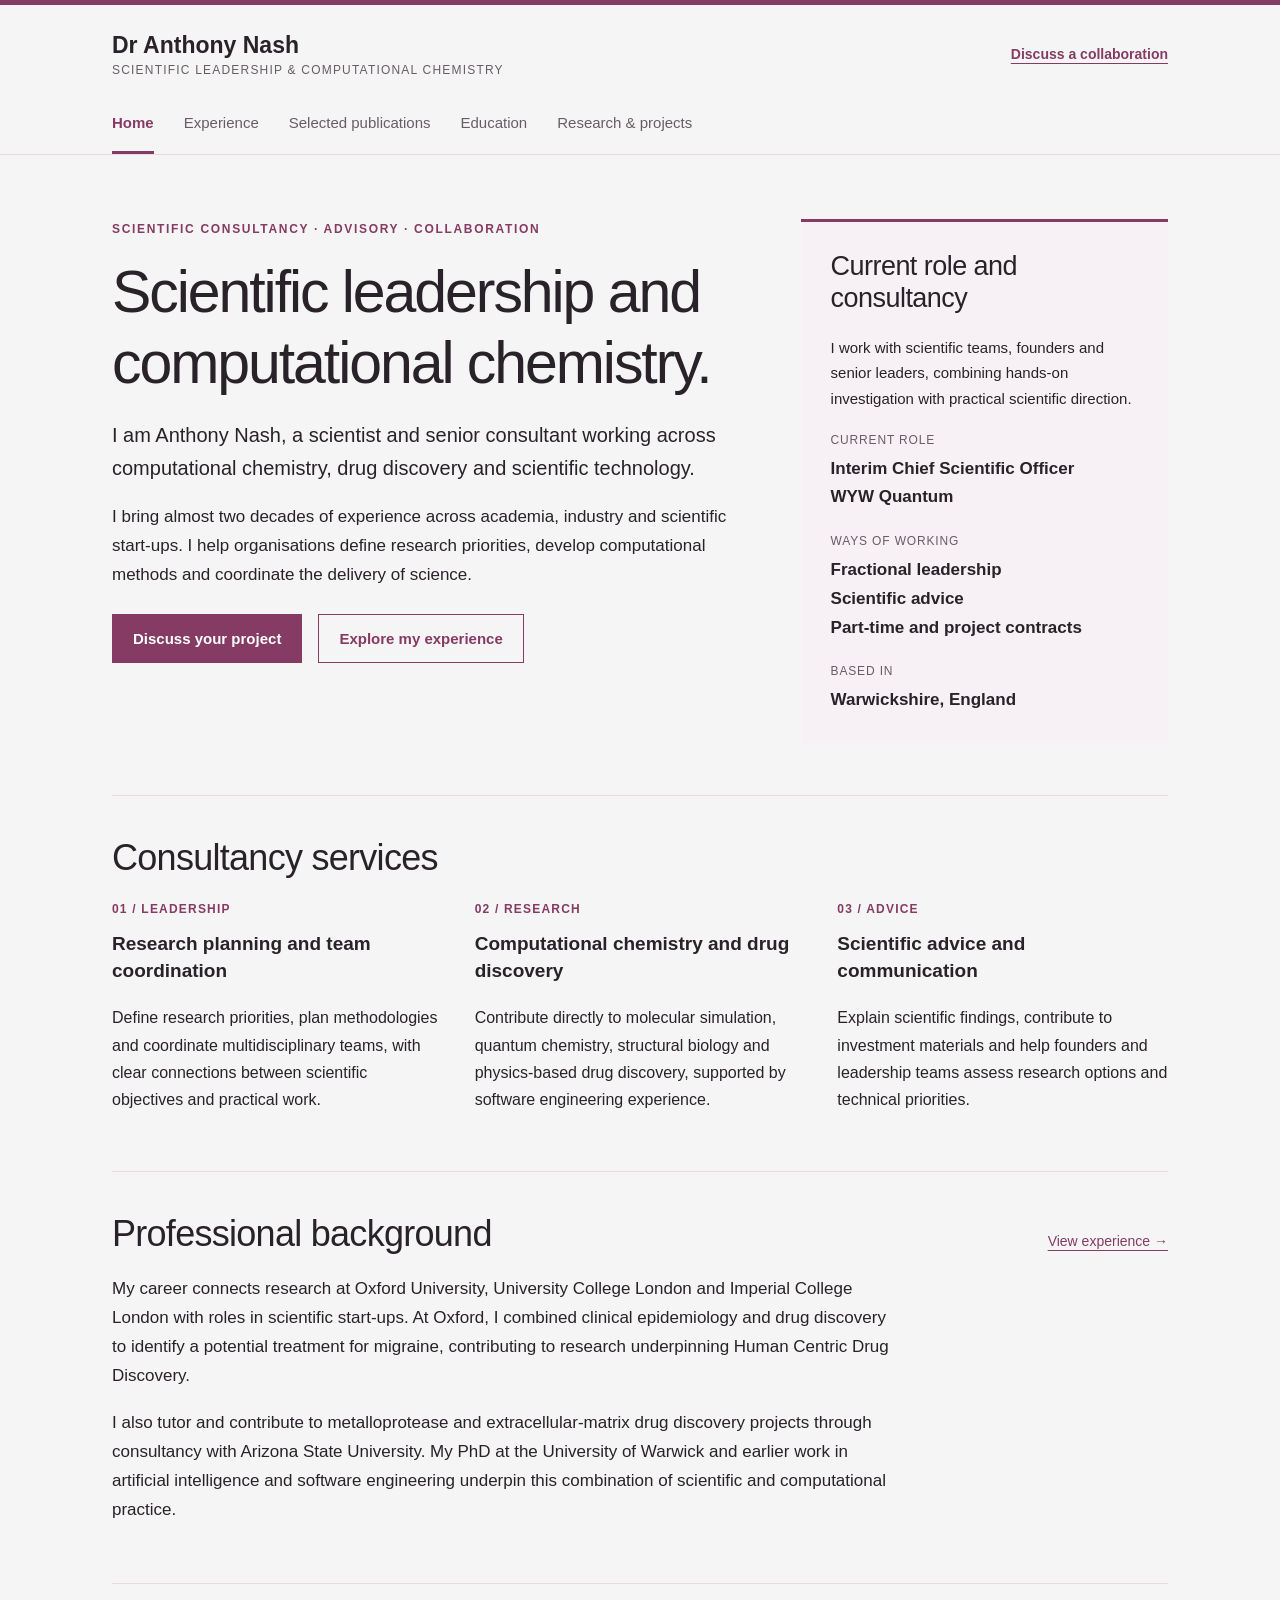
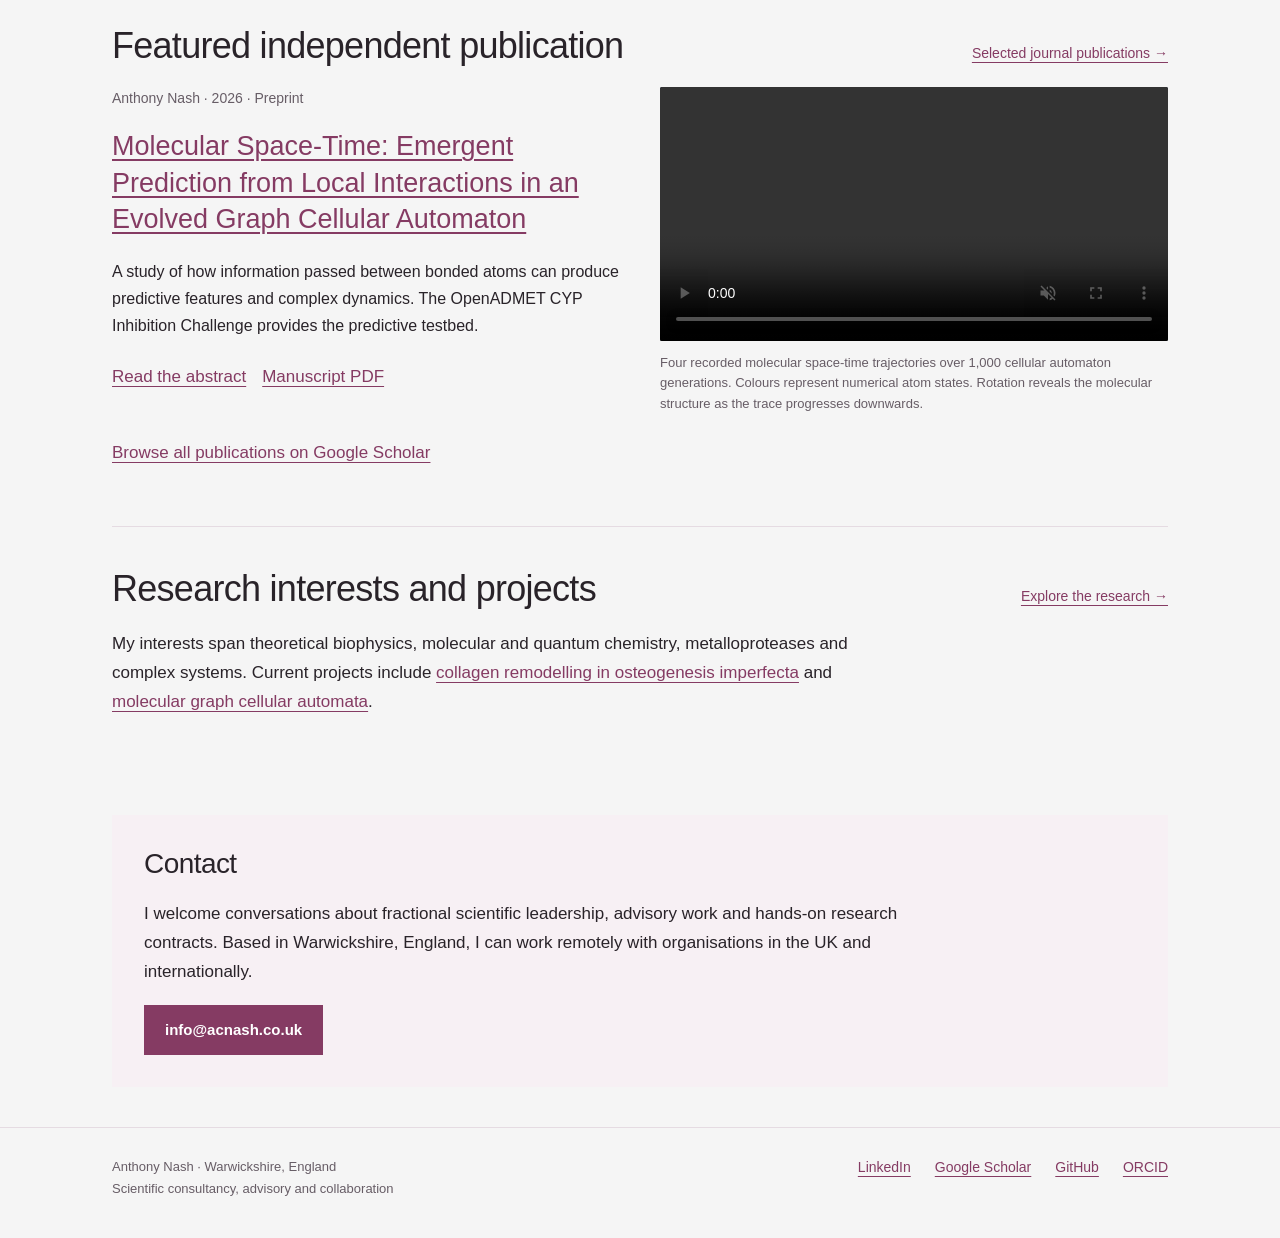
==== commit fb1b56c6: "Soften website background to very light grey" ====
--- a/index.html
+++ b/index.html
@@ -2,7 +2,7 @@
 <html lang="en-GB"><head><meta charset="utf-8"><meta name="viewport" content="width=device-width, initial-scale=1">
 <meta name="google-site-verification" content="pUQUqC7unUI2fWtByzZLzYiBhMAr6poU5VL-ZXD7ToI">
 <title>Scientific leadership &amp; computational chemistry | Dr Anthony Nash</title><meta name="description" content="Dr Anthony Nash: fractional scientific leadership, consultancy and hands-on computational research in drug discovery and the life sciences.">
-<link rel="canonical" href="https://acnash.github.io/"><link rel="stylesheet" href="assets/site.css?v=20261117-plum">
+<link rel="canonical" href="https://acnash.github.io/"><link rel="stylesheet" href="assets/site.css?v=20261118-light-grey">
 <meta property="og:title" content="Scientific leadership &amp; computational chemistry | Dr Anthony Nash"><meta property="og:description" content="Dr Anthony Nash: fractional scientific leadership, consultancy and hands-on computational research in drug discovery and the life sciences."><meta property="og:type" content="website"><meta property="og:url" content="https://acnash.github.io/">
 </head><body><a class="skip" href="#main">Skip to content</a>
 <header class="site-header"><div class="wrap"><div class="topline"><a class="brand" href="index.html">Dr Anthony Nash<small>Scientific leadership &amp; computational chemistry</small></a><a class="contact-link" href="mailto:info@acnash.co.uk">Discuss a collaboration</a></div><nav class="primary-nav" aria-label="Main navigation"><a href="index.html" aria-current="page">Home</a><a href="experience.html">Experience</a><a href="publications.html">Selected publications</a><a href="education.html">Education</a><a href="research.html">Research & projects</a></nav></div></header>
--- a/assets/site.css
+++ b/assets/site.css
@@ -1,5 +1,5 @@
-:root{color-scheme:light;--ink:#292329;--muted:#675d66;--accent:#853b63;--line:#e5dbe2;--wash:#f7f0f4;--paper:#fff;--sans:'Helvetica Neue',Helvetica,Arial,sans-serif}
-*{box-sizing:border-box}html{scroll-padding-top:120px}body{margin:0;background:var(--paper);color:var(--ink);font:17px/1.7 var(--sans)}a{color:var(--accent);text-underline-offset:4px}a:hover{color:#602543}a:focus-visible,button:focus-visible{outline:3px solid #a74b7d;outline-offset:5px}p{margin:0 0 18px}h1,h2,h3{font-weight:500;line-height:1.2;margin:0 0 20px}h1,h2{font-family:var(--sans)}h1{font-size:clamp(36px,5vw,59px);letter-spacing:-.035em}h2{font-size:clamp(28px,3vw,36px);letter-spacing:-.02em}h3{font-size:21px;font-weight:600;line-height:1.4}ul{padding-left:22px}li{margin-bottom:9px}.wrap{max-width:1120px;margin:auto;padding:0 32px}.site-header{background:#fff;border-top:5px solid var(--accent);border-bottom:1px solid var(--line)}.topline{display:flex;align-items:center;justify-content:space-between;gap:24px;padding-top:24px;padding-bottom:20px}.brand{text-decoration:none;color:var(--ink);font:600 23px/1.4 var(--sans)}.brand small{display:block;font:12px/1.6 var(--sans);letter-spacing:.1em;text-transform:uppercase;color:var(--muted)}.contact-link{font-size:14px;font-weight:600}.primary-nav{display:flex;flex-wrap:wrap;gap:8px 30px;padding-bottom:0}.primary-nav a{font-size:15px;text-decoration:none;padding:10px 0 15px;border-bottom:3px solid transparent;color:var(--muted)}.primary-nav a:hover{color:var(--accent)}.primary-nav a[aria-current=page]{border-color:var(--accent);color:var(--accent);font-weight:700}.skip{position:absolute;left:20px;top:-100px;background:white;padding:12px;z-index:10}.skip:focus{top:8px}.hero{display:grid;grid-template-columns:minmax(0,1.7fr) minmax(230px,1fr);gap:64px;padding:64px 0 52px;align-items:start}.eyebrow{font-size:12px;text-transform:uppercase;letter-spacing:.14em;color:var(--accent);font-weight:700;margin-bottom:18px}.lead{font-size:20px;line-height:1.65;max-width:760px}.hero aside{background:var(--wash);padding:28px 30px;border-top:3px solid var(--accent)}.hero aside h2{font-size:27px}.hero aside p{font-size:15px}.hero aside dl{margin:0}.hero aside dt{font-size:12px;text-transform:uppercase;letter-spacing:.07em;color:var(--muted);margin-top:19px}.hero aside dd{font-size:17px;margin:4px 0 0;font-weight:600}.actions{display:flex;gap:16px;align-items:center;flex-wrap:wrap;margin-top:24px}.button{display:inline-block;background:var(--accent);color:white;text-decoration:none;padding:11px 20px;font-size:15px;font-weight:600;border:1px solid var(--accent)}.button:hover{background:#602543;color:white}.button.secondary{background:transparent;color:var(--accent)}.section{padding:40px 0;border-top:1px solid var(--line)}.section-heading{display:flex;align-items:baseline;justify-content:space-between;gap:22px}.section-heading a{font-size:14px;white-space:nowrap}.columns{display:grid;grid-template-columns:repeat(3,minmax(0,1fr));gap:32px}.columns p{font-size:16px}.columns h3{font-size:19px}.number{font-size:12px;color:var(--accent);font-weight:700;letter-spacing:.1em;display:block;margin-bottom:12px}.feature{display:grid;grid-template-columns:1fr 1fr;gap:40px;align-items:start}.feature h3{font:500 27px/1.35 var(--sans)}.feature p{font-size:16px}.meta{font-size:14px!important;color:var(--muted)}video{display:block;width:100%;height:auto;background:#071426;border-radius:2px}figure{margin:0}figcaption{font-size:13px;color:var(--muted);line-height:1.6;margin-top:12px}.profiles{display:flex;gap:12px 24px;flex-wrap:wrap;font-size:14px}.page-intro{padding:52px 0 34px;border-bottom:1px solid var(--line)}.page-intro h1{font-size:48px}.page-intro p{max-width:780px}.role{display:grid;grid-template-columns:240px 1fr;gap:40px;padding:32px 0;border-bottom:1px solid var(--line)}.role h3{margin-bottom:8px}.role .organisation{font-size:16px;color:var(--accent);font-weight:600}.role .role-note{font-size:14px;color:var(--muted)}.role p:last-child,.role ul:last-child{margin-bottom:0}.role ul{margin-top:12px}.section-label{padding-top:42px;font-size:27px}.reading{max-width:790px}.publication-list{list-style:none;padding:0;margin:0}.publication-list li{display:grid;grid-template-columns:62px 1fr;gap:22px;padding:29px 0;border-bottom:1px solid var(--line);margin:0}.pub-num{font:26px var(--sans);color:#927b8b;padding-top:6px}.publication-list h2{font-size:25px;margin:10px 0 12px;line-height:1.35}.publication-list h2 a{color:var(--ink);text-decoration:none}.publication-list h2 a:hover{text-decoration:underline;color:var(--accent)}.publication-list p{margin-bottom:10px;font-size:16px}.pub-top{display:flex;gap:12px;flex-wrap:wrap;align-items:center;font-size:14px;color:var(--muted)}.badge{display:inline-block;background:var(--wash);color:#702e50;font-size:12px;padding:3px 9px;font-weight:600}.publication-list .authors{font-size:14px;color:var(--muted)}.paper-link{font-size:14px;font-weight:600}.research-block{padding:32px 0;border-bottom:1px solid var(--line)}.research-block h2{font-size:29px}.research-block p{max-width:820px}.wide-video{max-width:900px;margin:28px 0}.contact-panel{padding:32px;background:var(--wash);margin:40px 0}.contact-panel h2{font-size:28px}.contact-panel p{max-width:760px}.site-footer{border-top:1px solid var(--line);padding:28px 0 38px;font-size:13px;color:var(--muted);margin-top:24px}.site-footer .wrap{display:flex;justify-content:space-between;gap:24px;flex-wrap:wrap}.site-footer p{margin:0}.quiet{color:var(--muted);font-size:14px}.education-record{padding:32px 0;border-bottom:1px solid var(--line);max-width:850px}.education-record h2{font-size:29px}.education-record .meta{margin-top:-10px}.anchor-target{scroll-margin-top:20px}
+:root{color-scheme:light;--ink:#292329;--muted:#675d66;--accent:#853b63;--line:#e5dbe2;--wash:#f7f0f4;--paper:#f5f5f5;--sans:'Helvetica Neue',Helvetica,Arial,sans-serif}
+*{box-sizing:border-box}html{scroll-padding-top:120px}body{margin:0;background:var(--paper);color:var(--ink);font:17px/1.7 var(--sans)}a{color:var(--accent);text-underline-offset:4px}a:hover{color:#602543}a:focus-visible,button:focus-visible{outline:3px solid #a74b7d;outline-offset:5px}p{margin:0 0 18px}h1,h2,h3{font-weight:500;line-height:1.2;margin:0 0 20px}h1,h2{font-family:var(--sans)}h1{font-size:clamp(36px,5vw,59px);letter-spacing:-.035em}h2{font-size:clamp(28px,3vw,36px);letter-spacing:-.02em}h3{font-size:21px;font-weight:600;line-height:1.4}ul{padding-left:22px}li{margin-bottom:9px}.wrap{max-width:1120px;margin:auto;padding:0 32px}.site-header{background:var(--paper);border-top:5px solid var(--accent);border-bottom:1px solid var(--line)}.topline{display:flex;align-items:center;justify-content:space-between;gap:24px;padding-top:24px;padding-bottom:20px}.brand{text-decoration:none;color:var(--ink);font:600 23px/1.4 var(--sans)}.brand small{display:block;font:12px/1.6 var(--sans);letter-spacing:.1em;text-transform:uppercase;color:var(--muted)}.contact-link{font-size:14px;font-weight:600}.primary-nav{display:flex;flex-wrap:wrap;gap:8px 30px;padding-bottom:0}.primary-nav a{font-size:15px;text-decoration:none;padding:10px 0 15px;border-bottom:3px solid transparent;color:var(--muted)}.primary-nav a:hover{color:var(--accent)}.primary-nav a[aria-current=page]{border-color:var(--accent);color:var(--accent);font-weight:700}.skip{position:absolute;left:20px;top:-100px;background:var(--paper);padding:12px;z-index:10}.skip:focus{top:8px}.hero{display:grid;grid-template-columns:minmax(0,1.7fr) minmax(230px,1fr);gap:64px;padding:64px 0 52px;align-items:start}.eyebrow{font-size:12px;text-transform:uppercase;letter-spacing:.14em;color:var(--accent);font-weight:700;margin-bottom:18px}.lead{font-size:20px;line-height:1.65;max-width:760px}.hero aside{background:var(--wash);padding:28px 30px;border-top:3px solid var(--accent)}.hero aside h2{font-size:27px}.hero aside p{font-size:15px}.hero aside dl{margin:0}.hero aside dt{font-size:12px;text-transform:uppercase;letter-spacing:.07em;color:var(--muted);margin-top:19px}.hero aside dd{font-size:17px;margin:4px 0 0;font-weight:600}.actions{display:flex;gap:16px;align-items:center;flex-wrap:wrap;margin-top:24px}.button{display:inline-block;background:var(--accent);color:white;text-decoration:none;padding:11px 20px;font-size:15px;font-weight:600;border:1px solid var(--accent)}.button:hover{background:#602543;color:white}.button.secondary{background:transparent;color:var(--accent)}.section{padding:40px 0;border-top:1px solid var(--line)}.section-heading{display:flex;align-items:baseline;justify-content:space-between;gap:22px}.section-heading a{font-size:14px;white-space:nowrap}.columns{display:grid;grid-template-columns:repeat(3,minmax(0,1fr));gap:32px}.columns p{font-size:16px}.columns h3{font-size:19px}.number{font-size:12px;color:var(--accent);font-weight:700;letter-spacing:.1em;display:block;margin-bottom:12px}.feature{display:grid;grid-template-columns:1fr 1fr;gap:40px;align-items:start}.feature h3{font:500 27px/1.35 var(--sans)}.feature p{font-size:16px}.meta{font-size:14px!important;color:var(--muted)}video{display:block;width:100%;height:auto;background:#071426;border-radius:2px}figure{margin:0}figcaption{font-size:13px;color:var(--muted);line-height:1.6;margin-top:12px}.profiles{display:flex;gap:12px 24px;flex-wrap:wrap;font-size:14px}.page-intro{padding:52px 0 34px;border-bottom:1px solid var(--line)}.page-intro h1{font-size:48px}.page-intro p{max-width:780px}.role{display:grid;grid-template-columns:240px 1fr;gap:40px;padding:32px 0;border-bottom:1px solid var(--line)}.role h3{margin-bottom:8px}.role .organisation{font-size:16px;color:var(--accent);font-weight:600}.role .role-note{font-size:14px;color:var(--muted)}.role p:last-child,.role ul:last-child{margin-bottom:0}.role ul{margin-top:12px}.section-label{padding-top:42px;font-size:27px}.reading{max-width:790px}.publication-list{list-style:none;padding:0;margin:0}.publication-list li{display:grid;grid-template-columns:62px 1fr;gap:22px;padding:29px 0;border-bottom:1px solid var(--line);margin:0}.pub-num{font:26px var(--sans);color:#927b8b;padding-top:6px}.publication-list h2{font-size:25px;margin:10px 0 12px;line-height:1.35}.publication-list h2 a{color:var(--ink);text-decoration:none}.publication-list h2 a:hover{text-decoration:underline;color:var(--accent)}.publication-list p{margin-bottom:10px;font-size:16px}.pub-top{display:flex;gap:12px;flex-wrap:wrap;align-items:center;font-size:14px;color:var(--muted)}.badge{display:inline-block;background:var(--wash);color:#702e50;font-size:12px;padding:3px 9px;font-weight:600}.publication-list .authors{font-size:14px;color:var(--muted)}.paper-link{font-size:14px;font-weight:600}.research-block{padding:32px 0;border-bottom:1px solid var(--line)}.research-block h2{font-size:29px}.research-block p{max-width:820px}.wide-video{max-width:900px;margin:28px 0}.contact-panel{padding:32px;background:var(--wash);margin:40px 0}.contact-panel h2{font-size:28px}.contact-panel p{max-width:760px}.site-footer{border-top:1px solid var(--line);padding:28px 0 38px;font-size:13px;color:var(--muted);margin-top:24px}.site-footer .wrap{display:flex;justify-content:space-between;gap:24px;flex-wrap:wrap}.site-footer p{margin:0}.quiet{color:var(--muted);font-size:14px}.education-record{padding:32px 0;border-bottom:1px solid var(--line);max-width:850px}.education-record h2{font-size:29px}.education-record .meta{margin-top:-10px}.anchor-target{scroll-margin-top:20px}
 @media(max-width:800px){.hero{gap:28px;grid-template-columns:1.4fr 1fr}.role{grid-template-columns:190px 1fr;gap:24px}.columns{gap:20px}.feature{gap:26px}.wrap{padding:0 24px}}
 @media(max-width:620px){body{font-size:16px}.wrap{padding:0 21px}.topline{align-items:start;padding-top:19px;gap:12px}.brand{font-size:21px}.brand small{font-size:10px;letter-spacing:.07em}.contact-link{font-size:12px;max-width:95px;text-align:right}.primary-nav{gap:0 22px}.primary-nav a{font-size:14px;padding:10px 0}.hero{grid-template-columns:1fr;padding-top:36px;gap:28px}.hero h1{font-size:39px}.hero aside{padding:22px}.lead{font-size:18px}.columns,.feature,.role{grid-template-columns:1fr}.columns{gap:18px}.section{padding:30px 0}.section-heading{display:block}.section-heading a{display:inline-block;margin-bottom:18px}.page-intro{padding-top:36px}.page-intro h1{font-size:38px}.role{gap:10px;padding:25px 0}.role h3{margin-bottom:3px}.publication-list li{grid-template-columns:30px 1fr;gap:12px}.publication-list h2{font-size:22px}.pub-num{font-size:21px}.contact-panel{padding:24px}.site-footer .wrap{gap:15px}}
 @media(prefers-reduced-motion:reduce){html{scroll-behavior:auto}}
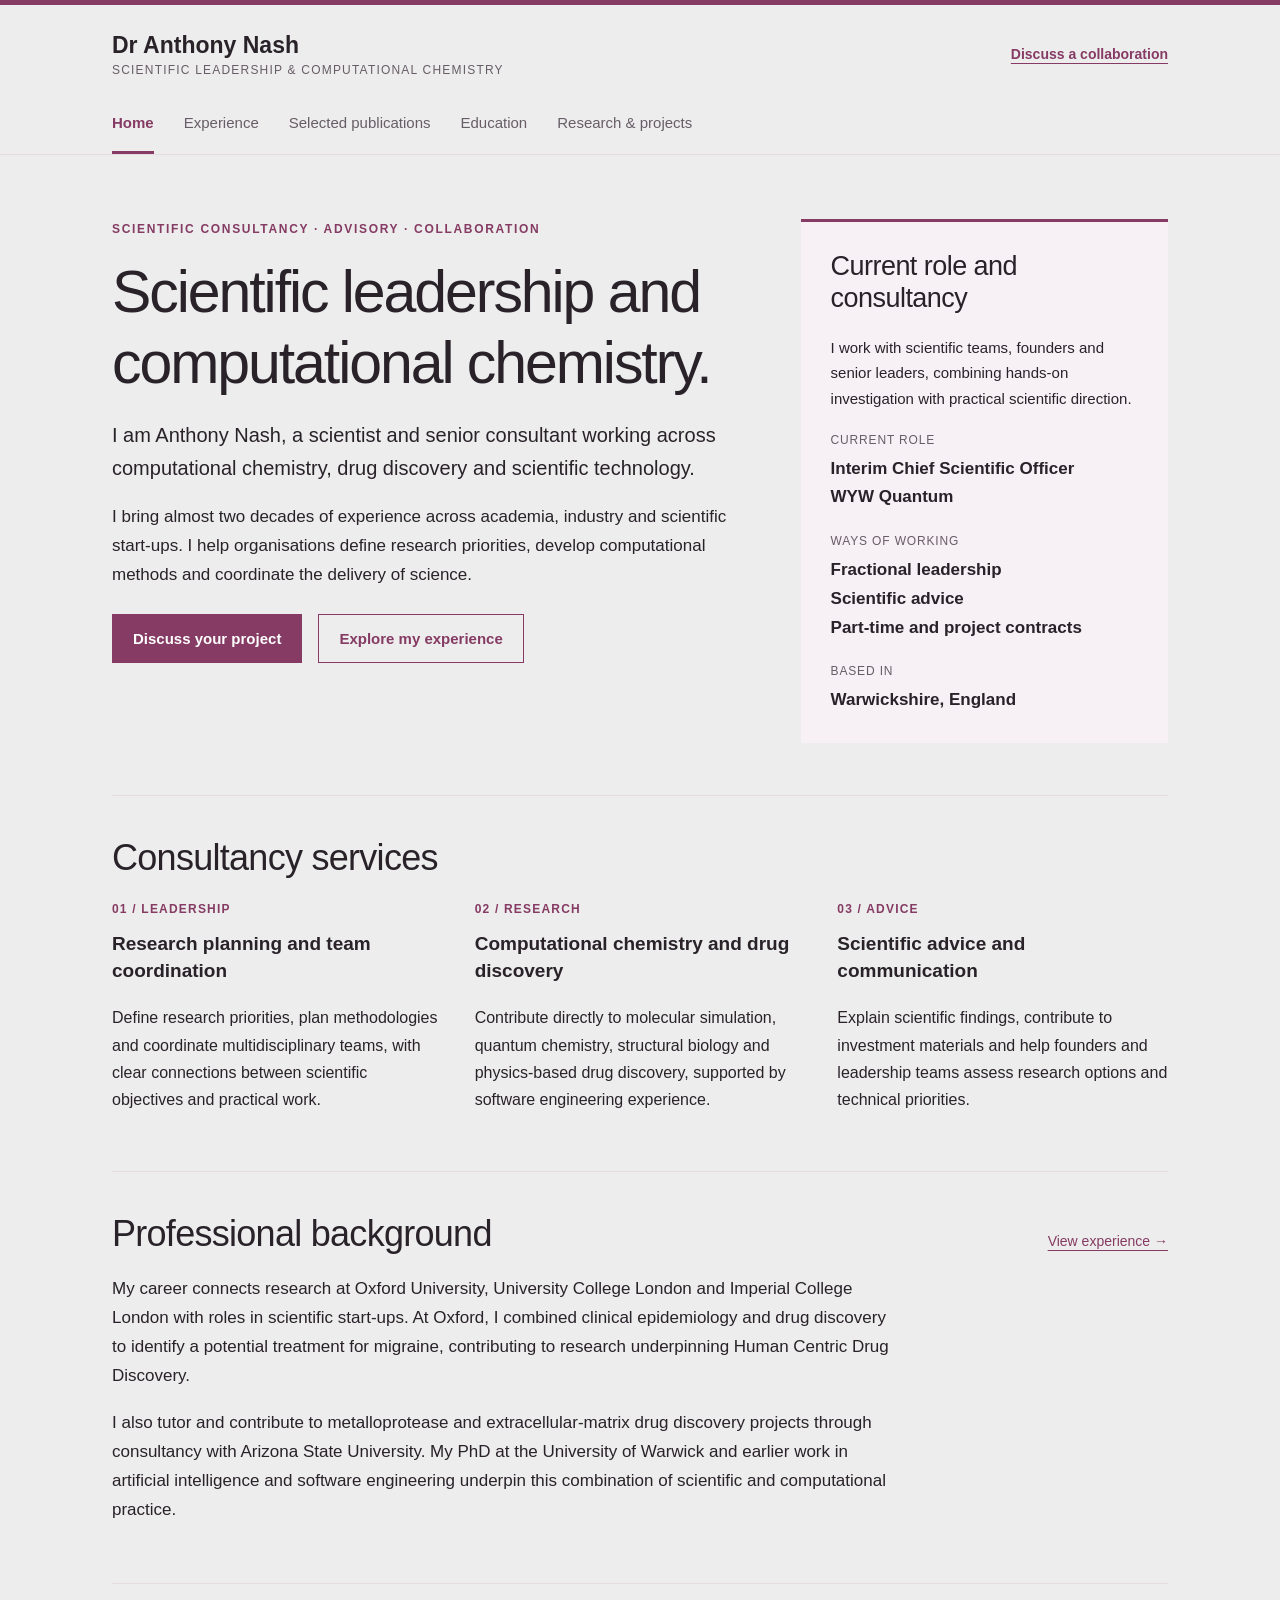
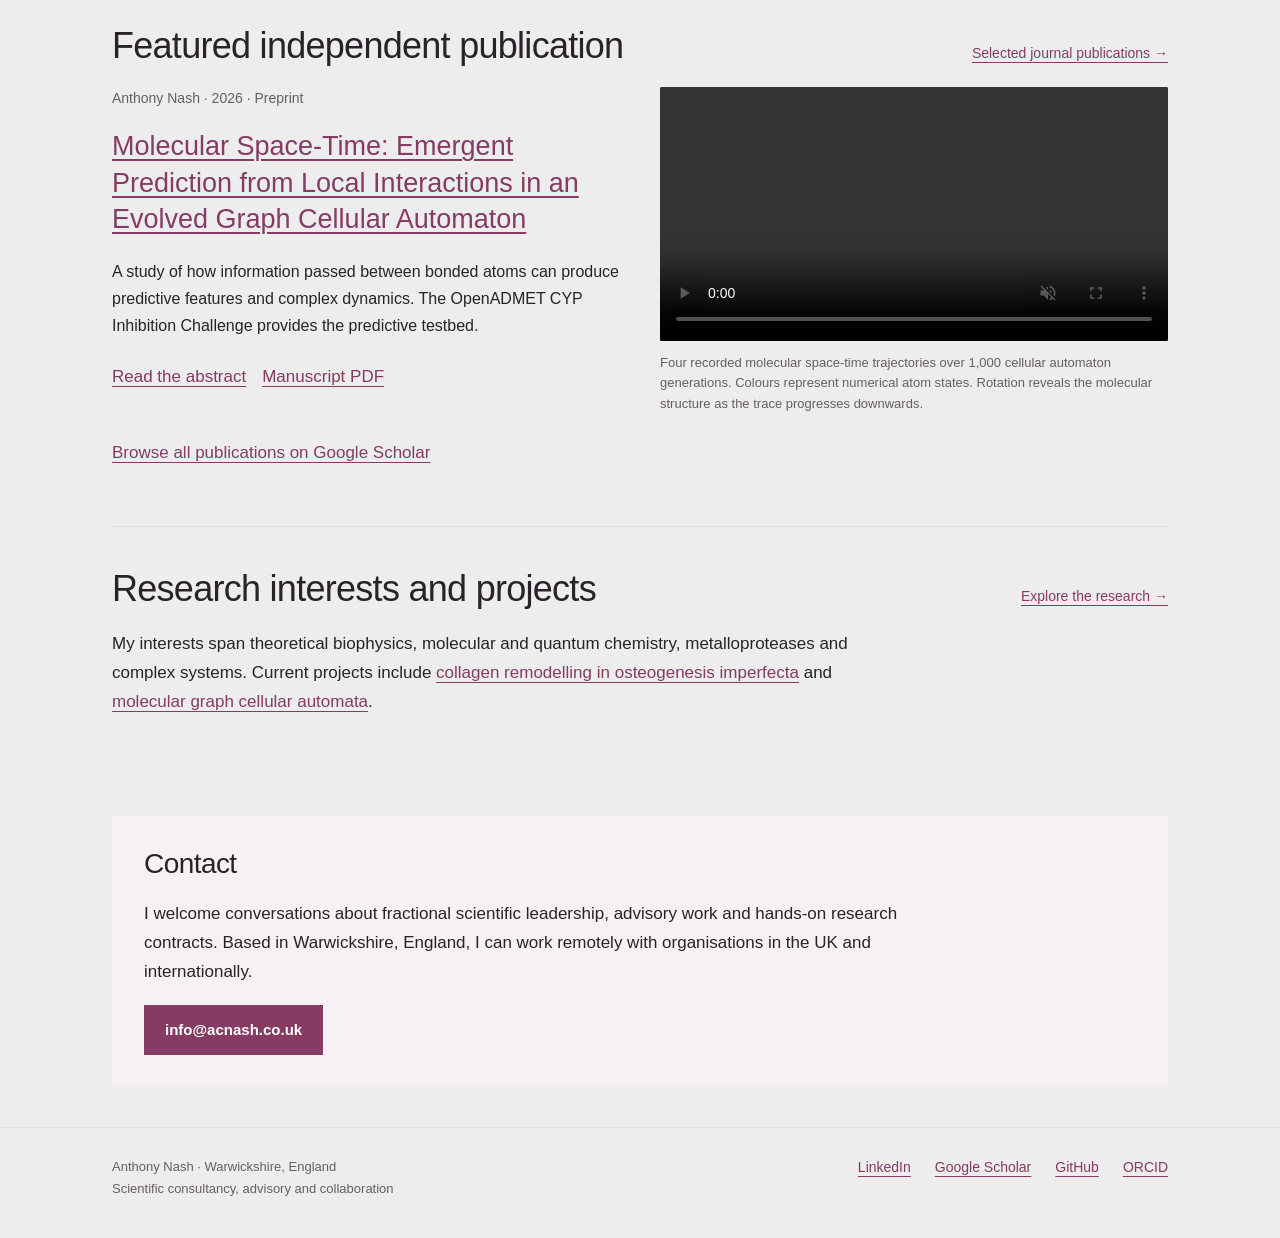
==== commit 04a1c51a: "Darken website grey background slightly" ====
--- a/index.html
+++ b/index.html
@@ -2,7 +2,7 @@
 <html lang="en-GB"><head><meta charset="utf-8"><meta name="viewport" content="width=device-width, initial-scale=1">
 <meta name="google-site-verification" content="pUQUqC7unUI2fWtByzZLzYiBhMAr6poU5VL-ZXD7ToI">
 <title>Scientific leadership &amp; computational chemistry | Dr Anthony Nash</title><meta name="description" content="Dr Anthony Nash: fractional scientific leadership, consultancy and hands-on computational research in drug discovery and the life sciences.">
-<link rel="canonical" href="https://acnash.github.io/"><link rel="stylesheet" href="assets/site.css?v=20261118-light-grey">
+<link rel="canonical" href="https://acnash.github.io/"><link rel="stylesheet" href="assets/site.css?v=20261118-grey-v2">
 <meta property="og:title" content="Scientific leadership &amp; computational chemistry | Dr Anthony Nash"><meta property="og:description" content="Dr Anthony Nash: fractional scientific leadership, consultancy and hands-on computational research in drug discovery and the life sciences."><meta property="og:type" content="website"><meta property="og:url" content="https://acnash.github.io/">
 </head><body><a class="skip" href="#main">Skip to content</a>
 <header class="site-header"><div class="wrap"><div class="topline"><a class="brand" href="index.html">Dr Anthony Nash<small>Scientific leadership &amp; computational chemistry</small></a><a class="contact-link" href="mailto:info@acnash.co.uk">Discuss a collaboration</a></div><nav class="primary-nav" aria-label="Main navigation"><a href="index.html" aria-current="page">Home</a><a href="experience.html">Experience</a><a href="publications.html">Selected publications</a><a href="education.html">Education</a><a href="research.html">Research & projects</a></nav></div></header>
--- a/assets/site.css
+++ b/assets/site.css
@@ -1,4 +1,4 @@
-:root{color-scheme:light;--ink:#292329;--muted:#675d66;--accent:#853b63;--line:#e5dbe2;--wash:#f7f0f4;--paper:#f5f5f5;--sans:'Helvetica Neue',Helvetica,Arial,sans-serif}
+:root{color-scheme:light;--ink:#292329;--muted:#675d66;--accent:#853b63;--line:#e5dbe2;--wash:#f7f0f4;--paper:#ededed;--sans:'Helvetica Neue',Helvetica,Arial,sans-serif}
 *{box-sizing:border-box}html{scroll-padding-top:120px}body{margin:0;background:var(--paper);color:var(--ink);font:17px/1.7 var(--sans)}a{color:var(--accent);text-underline-offset:4px}a:hover{color:#602543}a:focus-visible,button:focus-visible{outline:3px solid #a74b7d;outline-offset:5px}p{margin:0 0 18px}h1,h2,h3{font-weight:500;line-height:1.2;margin:0 0 20px}h1,h2{font-family:var(--sans)}h1{font-size:clamp(36px,5vw,59px);letter-spacing:-.035em}h2{font-size:clamp(28px,3vw,36px);letter-spacing:-.02em}h3{font-size:21px;font-weight:600;line-height:1.4}ul{padding-left:22px}li{margin-bottom:9px}.wrap{max-width:1120px;margin:auto;padding:0 32px}.site-header{background:var(--paper);border-top:5px solid var(--accent);border-bottom:1px solid var(--line)}.topline{display:flex;align-items:center;justify-content:space-between;gap:24px;padding-top:24px;padding-bottom:20px}.brand{text-decoration:none;color:var(--ink);font:600 23px/1.4 var(--sans)}.brand small{display:block;font:12px/1.6 var(--sans);letter-spacing:.1em;text-transform:uppercase;color:var(--muted)}.contact-link{font-size:14px;font-weight:600}.primary-nav{display:flex;flex-wrap:wrap;gap:8px 30px;padding-bottom:0}.primary-nav a{font-size:15px;text-decoration:none;padding:10px 0 15px;border-bottom:3px solid transparent;color:var(--muted)}.primary-nav a:hover{color:var(--accent)}.primary-nav a[aria-current=page]{border-color:var(--accent);color:var(--accent);font-weight:700}.skip{position:absolute;left:20px;top:-100px;background:var(--paper);padding:12px;z-index:10}.skip:focus{top:8px}.hero{display:grid;grid-template-columns:minmax(0,1.7fr) minmax(230px,1fr);gap:64px;padding:64px 0 52px;align-items:start}.eyebrow{font-size:12px;text-transform:uppercase;letter-spacing:.14em;color:var(--accent);font-weight:700;margin-bottom:18px}.lead{font-size:20px;line-height:1.65;max-width:760px}.hero aside{background:var(--wash);padding:28px 30px;border-top:3px solid var(--accent)}.hero aside h2{font-size:27px}.hero aside p{font-size:15px}.hero aside dl{margin:0}.hero aside dt{font-size:12px;text-transform:uppercase;letter-spacing:.07em;color:var(--muted);margin-top:19px}.hero aside dd{font-size:17px;margin:4px 0 0;font-weight:600}.actions{display:flex;gap:16px;align-items:center;flex-wrap:wrap;margin-top:24px}.button{display:inline-block;background:var(--accent);color:white;text-decoration:none;padding:11px 20px;font-size:15px;font-weight:600;border:1px solid var(--accent)}.button:hover{background:#602543;color:white}.button.secondary{background:transparent;color:var(--accent)}.section{padding:40px 0;border-top:1px solid var(--line)}.section-heading{display:flex;align-items:baseline;justify-content:space-between;gap:22px}.section-heading a{font-size:14px;white-space:nowrap}.columns{display:grid;grid-template-columns:repeat(3,minmax(0,1fr));gap:32px}.columns p{font-size:16px}.columns h3{font-size:19px}.number{font-size:12px;color:var(--accent);font-weight:700;letter-spacing:.1em;display:block;margin-bottom:12px}.feature{display:grid;grid-template-columns:1fr 1fr;gap:40px;align-items:start}.feature h3{font:500 27px/1.35 var(--sans)}.feature p{font-size:16px}.meta{font-size:14px!important;color:var(--muted)}video{display:block;width:100%;height:auto;background:#071426;border-radius:2px}figure{margin:0}figcaption{font-size:13px;color:var(--muted);line-height:1.6;margin-top:12px}.profiles{display:flex;gap:12px 24px;flex-wrap:wrap;font-size:14px}.page-intro{padding:52px 0 34px;border-bottom:1px solid var(--line)}.page-intro h1{font-size:48px}.page-intro p{max-width:780px}.role{display:grid;grid-template-columns:240px 1fr;gap:40px;padding:32px 0;border-bottom:1px solid var(--line)}.role h3{margin-bottom:8px}.role .organisation{font-size:16px;color:var(--accent);font-weight:600}.role .role-note{font-size:14px;color:var(--muted)}.role p:last-child,.role ul:last-child{margin-bottom:0}.role ul{margin-top:12px}.section-label{padding-top:42px;font-size:27px}.reading{max-width:790px}.publication-list{list-style:none;padding:0;margin:0}.publication-list li{display:grid;grid-template-columns:62px 1fr;gap:22px;padding:29px 0;border-bottom:1px solid var(--line);margin:0}.pub-num{font:26px var(--sans);color:#927b8b;padding-top:6px}.publication-list h2{font-size:25px;margin:10px 0 12px;line-height:1.35}.publication-list h2 a{color:var(--ink);text-decoration:none}.publication-list h2 a:hover{text-decoration:underline;color:var(--accent)}.publication-list p{margin-bottom:10px;font-size:16px}.pub-top{display:flex;gap:12px;flex-wrap:wrap;align-items:center;font-size:14px;color:var(--muted)}.badge{display:inline-block;background:var(--wash);color:#702e50;font-size:12px;padding:3px 9px;font-weight:600}.publication-list .authors{font-size:14px;color:var(--muted)}.paper-link{font-size:14px;font-weight:600}.research-block{padding:32px 0;border-bottom:1px solid var(--line)}.research-block h2{font-size:29px}.research-block p{max-width:820px}.wide-video{max-width:900px;margin:28px 0}.contact-panel{padding:32px;background:var(--wash);margin:40px 0}.contact-panel h2{font-size:28px}.contact-panel p{max-width:760px}.site-footer{border-top:1px solid var(--line);padding:28px 0 38px;font-size:13px;color:var(--muted);margin-top:24px}.site-footer .wrap{display:flex;justify-content:space-between;gap:24px;flex-wrap:wrap}.site-footer p{margin:0}.quiet{color:var(--muted);font-size:14px}.education-record{padding:32px 0;border-bottom:1px solid var(--line);max-width:850px}.education-record h2{font-size:29px}.education-record .meta{margin-top:-10px}.anchor-target{scroll-margin-top:20px}
 @media(max-width:800px){.hero{gap:28px;grid-template-columns:1.4fr 1fr}.role{grid-template-columns:190px 1fr;gap:24px}.columns{gap:20px}.feature{gap:26px}.wrap{padding:0 24px}}
 @media(max-width:620px){body{font-size:16px}.wrap{padding:0 21px}.topline{align-items:start;padding-top:19px;gap:12px}.brand{font-size:21px}.brand small{font-size:10px;letter-spacing:.07em}.contact-link{font-size:12px;max-width:95px;text-align:right}.primary-nav{gap:0 22px}.primary-nav a{font-size:14px;padding:10px 0}.hero{grid-template-columns:1fr;padding-top:36px;gap:28px}.hero h1{font-size:39px}.hero aside{padding:22px}.lead{font-size:18px}.columns,.feature,.role{grid-template-columns:1fr}.columns{gap:18px}.section{padding:30px 0}.section-heading{display:block}.section-heading a{display:inline-block;margin-bottom:18px}.page-intro{padding-top:36px}.page-intro h1{font-size:38px}.role{gap:10px;padding:25px 0}.role h3{margin-bottom:3px}.publication-list li{grid-template-columns:30px 1fr;gap:12px}.publication-list h2{font-size:22px}.pub-num{font-size:21px}.contact-panel{padding:24px}.site-footer .wrap{gap:15px}}
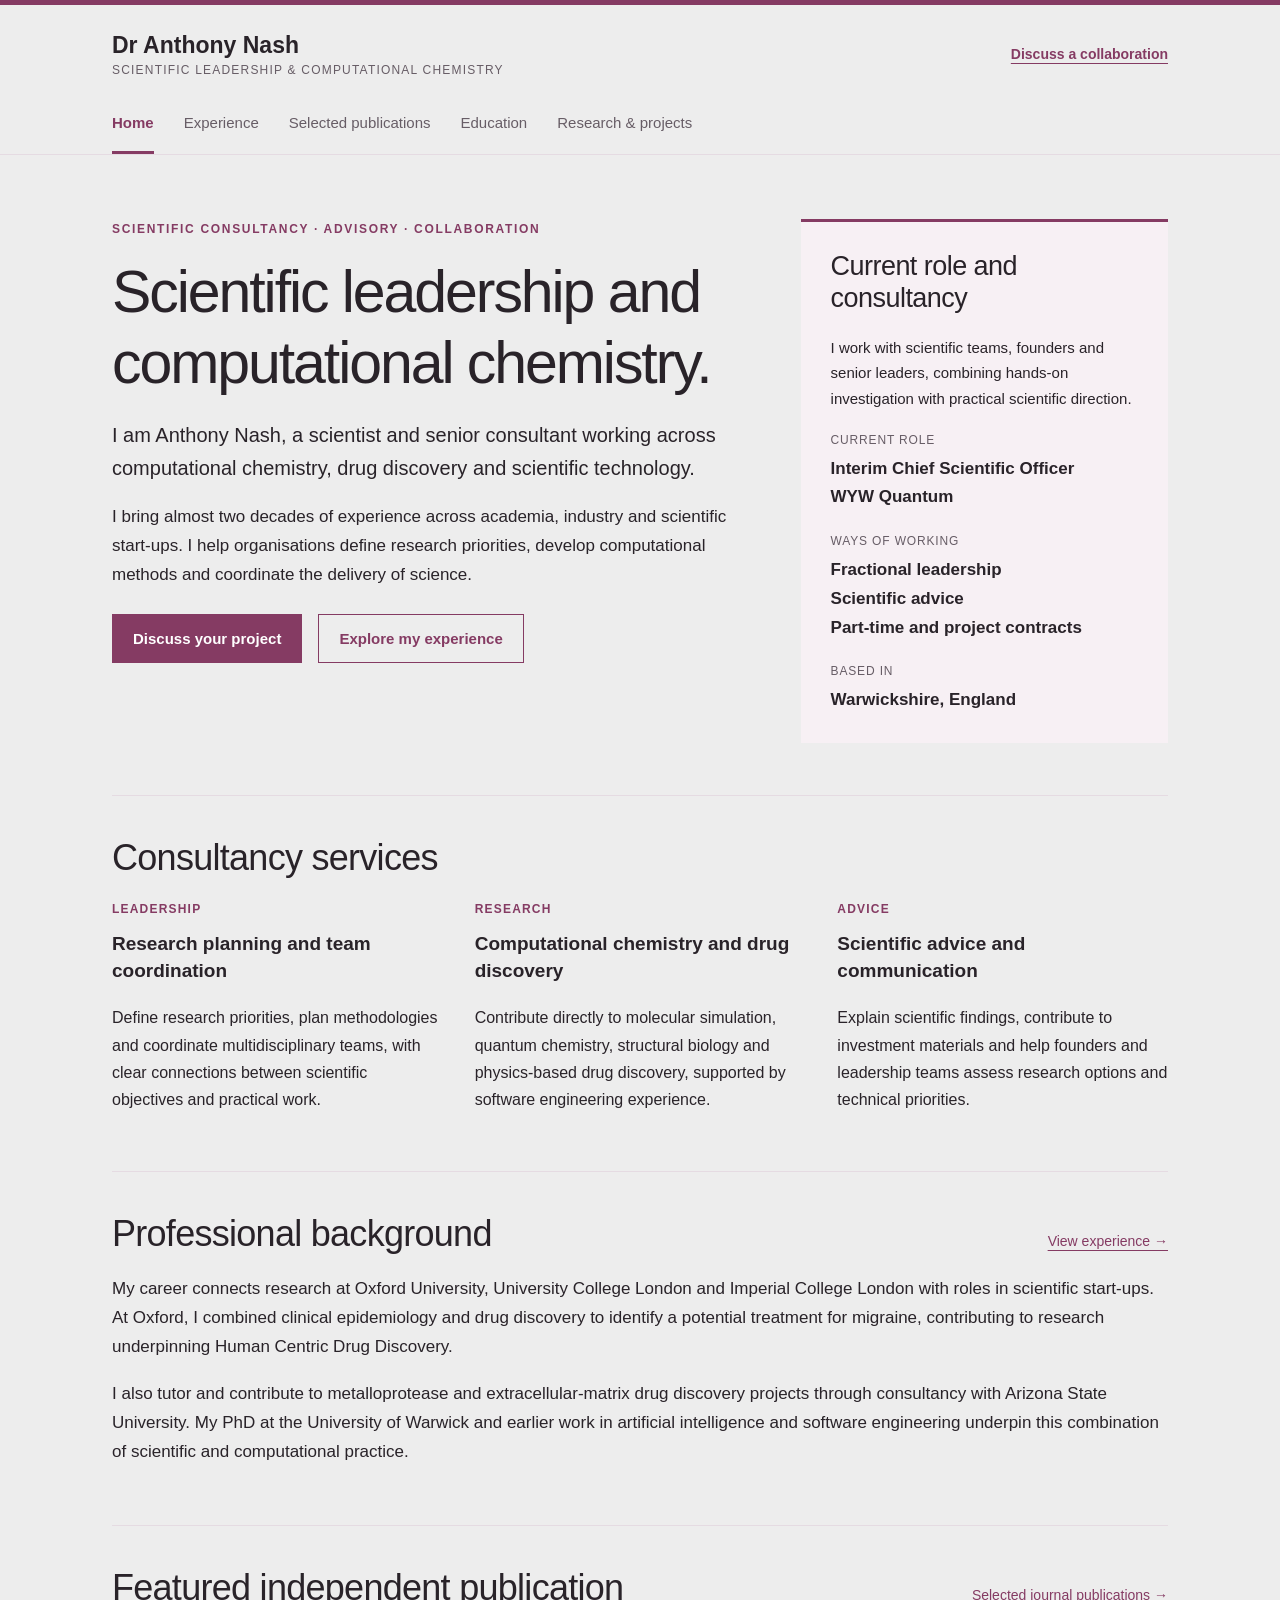
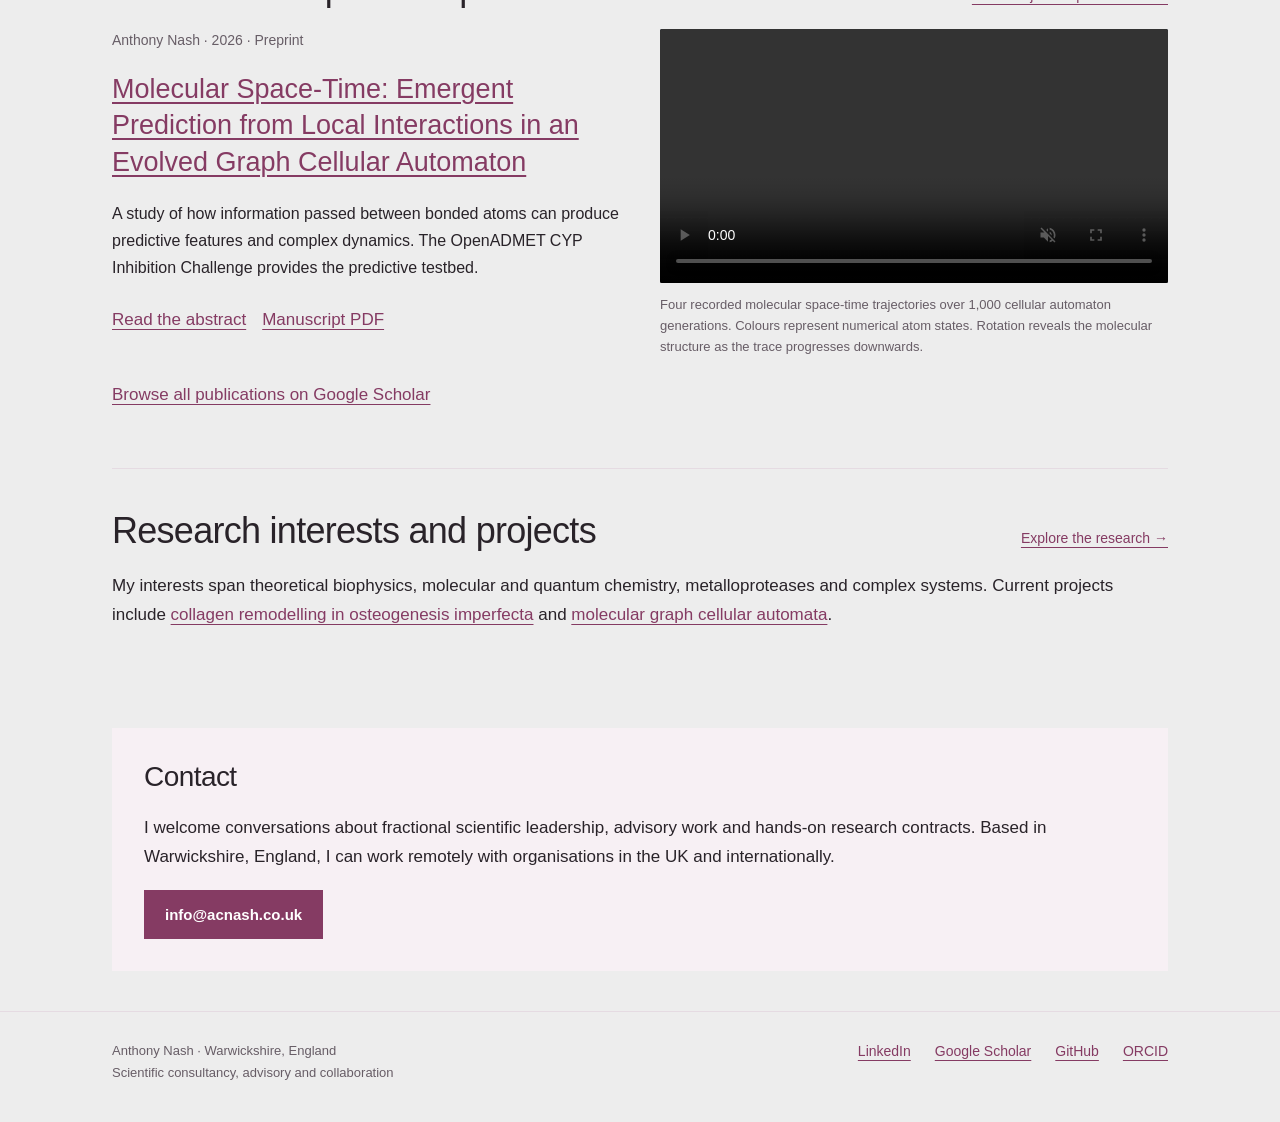
==== commit c99e2cc1: "Widen page text and simplify consultancy labels" ====
--- a/index.html
+++ b/index.html
@@ -2,13 +2,13 @@
 <html lang="en-GB"><head><meta charset="utf-8"><meta name="viewport" content="width=device-width, initial-scale=1">
 <meta name="google-site-verification" content="pUQUqC7unUI2fWtByzZLzYiBhMAr6poU5VL-ZXD7ToI">
 <title>Scientific leadership &amp; computational chemistry | Dr Anthony Nash</title><meta name="description" content="Dr Anthony Nash: fractional scientific leadership, consultancy and hands-on computational research in drug discovery and the life sciences.">
-<link rel="canonical" href="https://acnash.github.io/"><link rel="stylesheet" href="assets/site.css?v=20261118-grey-v2">
+<link rel="canonical" href="https://acnash.github.io/"><link rel="stylesheet" href="assets/site.css?v=20261118-full-width">
 <meta property="og:title" content="Scientific leadership &amp; computational chemistry | Dr Anthony Nash"><meta property="og:description" content="Dr Anthony Nash: fractional scientific leadership, consultancy and hands-on computational research in drug discovery and the life sciences."><meta property="og:type" content="website"><meta property="og:url" content="https://acnash.github.io/">
 </head><body><a class="skip" href="#main">Skip to content</a>
 <header class="site-header"><div class="wrap"><div class="topline"><a class="brand" href="index.html">Dr Anthony Nash<small>Scientific leadership &amp; computational chemistry</small></a><a class="contact-link" href="mailto:info@acnash.co.uk">Discuss a collaboration</a></div><nav class="primary-nav" aria-label="Main navigation"><a href="index.html" aria-current="page">Home</a><a href="experience.html">Experience</a><a href="publications.html">Selected publications</a><a href="education.html">Education</a><a href="research.html">Research & projects</a></nav></div></header>
 <main class="wrap" id="main">
 <section class="hero"><div><p class="eyebrow">Scientific consultancy · Advisory · Collaboration</p><h1>Scientific leadership and computational chemistry.</h1><p class="lead">I am Anthony Nash, a scientist and senior consultant working across computational chemistry, drug discovery and scientific technology.</p><p>I bring almost two decades of experience across academia, industry and scientific start-ups. I help organisations define research priorities, develop computational methods and coordinate the delivery of science.</p><div class="actions"><a class="button" href="mailto:info@acnash.co.uk">Discuss your project</a><a class="button secondary" href="experience.html">Explore my experience</a></div></div><aside aria-label="Professional overview"><h2>Current role and consultancy</h2><p>I work with scientific teams, founders and senior leaders, combining hands-on investigation with practical scientific direction.</p><dl><dt>Current role</dt><dd>Interim Chief Scientific Officer<br>WYW Quantum</dd><dt>Ways of working</dt><dd>Fractional leadership<br>Scientific advice<br>Part-time and project contracts</dd><dt>Based in</dt><dd>Warwickshire, England</dd></dl></aside></section>
-<section class="section" id="consulting"><h2>Consultancy services</h2><div class="columns"><div><span class="number">01 / LEADERSHIP</span><h3>Research planning and team coordination</h3><p>Define research priorities, plan methodologies and coordinate multidisciplinary teams, with clear connections between scientific objectives and practical work.</p></div><div><span class="number">02 / RESEARCH</span><h3>Computational chemistry and drug discovery</h3><p>Contribute directly to molecular simulation, quantum chemistry, structural biology and physics-based drug discovery, supported by software engineering experience.</p></div><div><span class="number">03 / ADVICE</span><h3>Scientific advice and communication</h3><p>Explain scientific findings, contribute to investment materials and help founders and leadership teams assess research options and technical priorities.</p></div></div></section>
+<section class="section" id="consulting"><h2>Consultancy services</h2><div class="columns"><div><span class="number">LEADERSHIP</span><h3>Research planning and team coordination</h3><p>Define research priorities, plan methodologies and coordinate multidisciplinary teams, with clear connections between scientific objectives and practical work.</p></div><div><span class="number">RESEARCH</span><h3>Computational chemistry and drug discovery</h3><p>Contribute directly to molecular simulation, quantum chemistry, structural biology and physics-based drug discovery, supported by software engineering experience.</p></div><div><span class="number">ADVICE</span><h3>Scientific advice and communication</h3><p>Explain scientific findings, contribute to investment materials and help founders and leadership teams assess research options and technical priorities.</p></div></div></section>
 <section class="section" id="background"><div class="section-heading"><h2>Professional background</h2><a href="experience.html">View experience →</a></div><div class="reading"><p>My career connects research at Oxford University, University College London and Imperial College London with roles in scientific start-ups. At Oxford, I combined clinical epidemiology and drug discovery to identify a potential treatment for migraine, contributing to research underpinning Human Centric Drug Discovery.</p><p>I also tutor and contribute to metalloprotease and extracellular-matrix drug discovery projects through consultancy with Arizona State University. My PhD at the University of Warwick and earlier work in artificial intelligence and software engineering underpin this combination of scientific and computational practice.</p></div></section>
 <section class="section" id="manuscript"><div class="section-heading"><h2>Featured independent publication</h2><a href="publications.html">Selected journal publications →</a></div><div class="feature"><div><p class="meta">Anthony Nash · 2026 · Preprint</p><h3><a href="https://acnash.github.io/Strange-Matter-Engine/">Molecular Space-Time: Emergent Prediction from Local Interactions in an Evolved Graph Cellular Automaton</a></h3><p>A study of how information passed between bonded atoms can produce predictive features and complex dynamics. The OpenADMET CYP Inhibition Challenge provides the predictive testbed.</p><div class="actions"><a href="https://acnash.github.io/Strange-Matter-Engine/">Read the abstract</a><a href="https://acnash.github.io/Strange-Matter-Engine/molecular-space-time.pdf">Manuscript PDF</a></div></div><figure><video controls autoplay muted loop playsinline preload="metadata" aria-label="Four recorded molecular space-time trajectories" aria-describedby="trajectory-caption"><source src="assets/molecular-space-time-four-trajectories.mp4" type="video/mp4"><p><a href="assets/molecular-space-time-four-trajectories.mp4">Watch the molecular space-time trajectories.</a></p></video><figcaption id="trajectory-caption">Four recorded molecular space-time trajectories over 1,000 cellular automaton generations. Colours represent numerical atom states. Rotation reveals the molecular structure as the trace progresses downwards.</figcaption></figure></div><p style="margin-top:24px"><a href="https://scholar.google.com/citations?user=MZcEEh0AAAAJ&amp;hl=en">Browse all publications on Google Scholar</a></p></section>
 <section class="section" id="research"><div class="section-heading"><h2>Research interests and projects</h2><a href="research.html">Explore the research →</a></div><p class="reading">My interests span theoretical biophysics, molecular and quantum chemistry, metalloproteases and complex systems. Current projects include <a href="https://github.com/acnash/mmp1-collagen-oi-adaptive-md">collagen remodelling in osteogenesis imperfecta</a> and <a href="https://github.com/acnash/Strange-Matter-Engine">molecular graph cellular automata</a>.</p></section>
--- a/assets/site.css
+++ b/assets/site.css
@@ -1,5 +1,5 @@
 :root{color-scheme:light;--ink:#292329;--muted:#675d66;--accent:#853b63;--line:#e5dbe2;--wash:#f7f0f4;--paper:#ededed;--sans:'Helvetica Neue',Helvetica,Arial,sans-serif}
-*{box-sizing:border-box}html{scroll-padding-top:120px}body{margin:0;background:var(--paper);color:var(--ink);font:17px/1.7 var(--sans)}a{color:var(--accent);text-underline-offset:4px}a:hover{color:#602543}a:focus-visible,button:focus-visible{outline:3px solid #a74b7d;outline-offset:5px}p{margin:0 0 18px}h1,h2,h3{font-weight:500;line-height:1.2;margin:0 0 20px}h1,h2{font-family:var(--sans)}h1{font-size:clamp(36px,5vw,59px);letter-spacing:-.035em}h2{font-size:clamp(28px,3vw,36px);letter-spacing:-.02em}h3{font-size:21px;font-weight:600;line-height:1.4}ul{padding-left:22px}li{margin-bottom:9px}.wrap{max-width:1120px;margin:auto;padding:0 32px}.site-header{background:var(--paper);border-top:5px solid var(--accent);border-bottom:1px solid var(--line)}.topline{display:flex;align-items:center;justify-content:space-between;gap:24px;padding-top:24px;padding-bottom:20px}.brand{text-decoration:none;color:var(--ink);font:600 23px/1.4 var(--sans)}.brand small{display:block;font:12px/1.6 var(--sans);letter-spacing:.1em;text-transform:uppercase;color:var(--muted)}.contact-link{font-size:14px;font-weight:600}.primary-nav{display:flex;flex-wrap:wrap;gap:8px 30px;padding-bottom:0}.primary-nav a{font-size:15px;text-decoration:none;padding:10px 0 15px;border-bottom:3px solid transparent;color:var(--muted)}.primary-nav a:hover{color:var(--accent)}.primary-nav a[aria-current=page]{border-color:var(--accent);color:var(--accent);font-weight:700}.skip{position:absolute;left:20px;top:-100px;background:var(--paper);padding:12px;z-index:10}.skip:focus{top:8px}.hero{display:grid;grid-template-columns:minmax(0,1.7fr) minmax(230px,1fr);gap:64px;padding:64px 0 52px;align-items:start}.eyebrow{font-size:12px;text-transform:uppercase;letter-spacing:.14em;color:var(--accent);font-weight:700;margin-bottom:18px}.lead{font-size:20px;line-height:1.65;max-width:760px}.hero aside{background:var(--wash);padding:28px 30px;border-top:3px solid var(--accent)}.hero aside h2{font-size:27px}.hero aside p{font-size:15px}.hero aside dl{margin:0}.hero aside dt{font-size:12px;text-transform:uppercase;letter-spacing:.07em;color:var(--muted);margin-top:19px}.hero aside dd{font-size:17px;margin:4px 0 0;font-weight:600}.actions{display:flex;gap:16px;align-items:center;flex-wrap:wrap;margin-top:24px}.button{display:inline-block;background:var(--accent);color:white;text-decoration:none;padding:11px 20px;font-size:15px;font-weight:600;border:1px solid var(--accent)}.button:hover{background:#602543;color:white}.button.secondary{background:transparent;color:var(--accent)}.section{padding:40px 0;border-top:1px solid var(--line)}.section-heading{display:flex;align-items:baseline;justify-content:space-between;gap:22px}.section-heading a{font-size:14px;white-space:nowrap}.columns{display:grid;grid-template-columns:repeat(3,minmax(0,1fr));gap:32px}.columns p{font-size:16px}.columns h3{font-size:19px}.number{font-size:12px;color:var(--accent);font-weight:700;letter-spacing:.1em;display:block;margin-bottom:12px}.feature{display:grid;grid-template-columns:1fr 1fr;gap:40px;align-items:start}.feature h3{font:500 27px/1.35 var(--sans)}.feature p{font-size:16px}.meta{font-size:14px!important;color:var(--muted)}video{display:block;width:100%;height:auto;background:#071426;border-radius:2px}figure{margin:0}figcaption{font-size:13px;color:var(--muted);line-height:1.6;margin-top:12px}.profiles{display:flex;gap:12px 24px;flex-wrap:wrap;font-size:14px}.page-intro{padding:52px 0 34px;border-bottom:1px solid var(--line)}.page-intro h1{font-size:48px}.page-intro p{max-width:780px}.role{display:grid;grid-template-columns:240px 1fr;gap:40px;padding:32px 0;border-bottom:1px solid var(--line)}.role h3{margin-bottom:8px}.role .organisation{font-size:16px;color:var(--accent);font-weight:600}.role .role-note{font-size:14px;color:var(--muted)}.role p:last-child,.role ul:last-child{margin-bottom:0}.role ul{margin-top:12px}.section-label{padding-top:42px;font-size:27px}.reading{max-width:790px}.publication-list{list-style:none;padding:0;margin:0}.publication-list li{display:grid;grid-template-columns:62px 1fr;gap:22px;padding:29px 0;border-bottom:1px solid var(--line);margin:0}.pub-num{font:26px var(--sans);color:#927b8b;padding-top:6px}.publication-list h2{font-size:25px;margin:10px 0 12px;line-height:1.35}.publication-list h2 a{color:var(--ink);text-decoration:none}.publication-list h2 a:hover{text-decoration:underline;color:var(--accent)}.publication-list p{margin-bottom:10px;font-size:16px}.pub-top{display:flex;gap:12px;flex-wrap:wrap;align-items:center;font-size:14px;color:var(--muted)}.badge{display:inline-block;background:var(--wash);color:#702e50;font-size:12px;padding:3px 9px;font-weight:600}.publication-list .authors{font-size:14px;color:var(--muted)}.paper-link{font-size:14px;font-weight:600}.research-block{padding:32px 0;border-bottom:1px solid var(--line)}.research-block h2{font-size:29px}.research-block p{max-width:820px}.wide-video{max-width:900px;margin:28px 0}.contact-panel{padding:32px;background:var(--wash);margin:40px 0}.contact-panel h2{font-size:28px}.contact-panel p{max-width:760px}.site-footer{border-top:1px solid var(--line);padding:28px 0 38px;font-size:13px;color:var(--muted);margin-top:24px}.site-footer .wrap{display:flex;justify-content:space-between;gap:24px;flex-wrap:wrap}.site-footer p{margin:0}.quiet{color:var(--muted);font-size:14px}.education-record{padding:32px 0;border-bottom:1px solid var(--line);max-width:850px}.education-record h2{font-size:29px}.education-record .meta{margin-top:-10px}.anchor-target{scroll-margin-top:20px}
+*{box-sizing:border-box}html{scroll-padding-top:120px}body{margin:0;background:var(--paper);color:var(--ink);font:17px/1.7 var(--sans)}a{color:var(--accent);text-underline-offset:4px}a:hover{color:#602543}a:focus-visible,button:focus-visible{outline:3px solid #a74b7d;outline-offset:5px}p{margin:0 0 18px}h1,h2,h3{font-weight:500;line-height:1.2;margin:0 0 20px}h1,h2{font-family:var(--sans)}h1{font-size:clamp(36px,5vw,59px);letter-spacing:-.035em}h2{font-size:clamp(28px,3vw,36px);letter-spacing:-.02em}h3{font-size:21px;font-weight:600;line-height:1.4}ul{padding-left:22px}li{margin-bottom:9px}.wrap{max-width:1120px;margin:auto;padding:0 32px}.site-header{background:var(--paper);border-top:5px solid var(--accent);border-bottom:1px solid var(--line)}.topline{display:flex;align-items:center;justify-content:space-between;gap:24px;padding-top:24px;padding-bottom:20px}.brand{text-decoration:none;color:var(--ink);font:600 23px/1.4 var(--sans)}.brand small{display:block;font:12px/1.6 var(--sans);letter-spacing:.1em;text-transform:uppercase;color:var(--muted)}.contact-link{font-size:14px;font-weight:600}.primary-nav{display:flex;flex-wrap:wrap;gap:8px 30px;padding-bottom:0}.primary-nav a{font-size:15px;text-decoration:none;padding:10px 0 15px;border-bottom:3px solid transparent;color:var(--muted)}.primary-nav a:hover{color:var(--accent)}.primary-nav a[aria-current=page]{border-color:var(--accent);color:var(--accent);font-weight:700}.skip{position:absolute;left:20px;top:-100px;background:var(--paper);padding:12px;z-index:10}.skip:focus{top:8px}.hero{display:grid;grid-template-columns:minmax(0,1.7fr) minmax(230px,1fr);gap:64px;padding:64px 0 52px;align-items:start}.eyebrow{font-size:12px;text-transform:uppercase;letter-spacing:.14em;color:var(--accent);font-weight:700;margin-bottom:18px}.lead{font-size:20px;line-height:1.65;max-width:none}.hero aside{background:var(--wash);padding:28px 30px;border-top:3px solid var(--accent)}.hero aside h2{font-size:27px}.hero aside p{font-size:15px}.hero aside dl{margin:0}.hero aside dt{font-size:12px;text-transform:uppercase;letter-spacing:.07em;color:var(--muted);margin-top:19px}.hero aside dd{font-size:17px;margin:4px 0 0;font-weight:600}.actions{display:flex;gap:16px;align-items:center;flex-wrap:wrap;margin-top:24px}.button{display:inline-block;background:var(--accent);color:white;text-decoration:none;padding:11px 20px;font-size:15px;font-weight:600;border:1px solid var(--accent)}.button:hover{background:#602543;color:white}.button.secondary{background:transparent;color:var(--accent)}.section{padding:40px 0;border-top:1px solid var(--line)}.section-heading{display:flex;align-items:baseline;justify-content:space-between;gap:22px}.section-heading a{font-size:14px;white-space:nowrap}.columns{display:grid;grid-template-columns:repeat(3,minmax(0,1fr));gap:32px}.columns p{font-size:16px}.columns h3{font-size:19px}.number{font-size:12px;color:var(--accent);font-weight:700;letter-spacing:.1em;display:block;margin-bottom:12px}.feature{display:grid;grid-template-columns:1fr 1fr;gap:40px;align-items:start}.feature h3{font:500 27px/1.35 var(--sans)}.feature p{font-size:16px}.meta{font-size:14px!important;color:var(--muted)}video{display:block;width:100%;height:auto;background:#071426;border-radius:2px}figure{margin:0}figcaption{font-size:13px;color:var(--muted);line-height:1.6;margin-top:12px}.profiles{display:flex;gap:12px 24px;flex-wrap:wrap;font-size:14px}.page-intro{padding:52px 0 34px;border-bottom:1px solid var(--line)}.page-intro h1{font-size:48px}.page-intro p{max-width:none}.role{display:grid;grid-template-columns:240px 1fr;gap:40px;padding:32px 0;border-bottom:1px solid var(--line)}.role h3{margin-bottom:8px}.role .organisation{font-size:16px;color:var(--accent);font-weight:600}.role .role-note{font-size:14px;color:var(--muted)}.role p:last-child,.role ul:last-child{margin-bottom:0}.role ul{margin-top:12px}.section-label{padding-top:42px;font-size:27px}.reading{max-width:none}.publication-list{list-style:none;padding:0;margin:0}.publication-list li{display:grid;grid-template-columns:62px 1fr;gap:22px;padding:29px 0;border-bottom:1px solid var(--line);margin:0}.pub-num{font:26px var(--sans);color:#927b8b;padding-top:6px}.publication-list h2{font-size:25px;margin:10px 0 12px;line-height:1.35}.publication-list h2 a{color:var(--ink);text-decoration:none}.publication-list h2 a:hover{text-decoration:underline;color:var(--accent)}.publication-list p{margin-bottom:10px;font-size:16px}.pub-top{display:flex;gap:12px;flex-wrap:wrap;align-items:center;font-size:14px;color:var(--muted)}.badge{display:inline-block;background:var(--wash);color:#702e50;font-size:12px;padding:3px 9px;font-weight:600}.publication-list .authors{font-size:14px;color:var(--muted)}.paper-link{font-size:14px;font-weight:600}.research-block{padding:32px 0;border-bottom:1px solid var(--line)}.research-block h2{font-size:29px}.research-block p{max-width:none}.wide-video{max-width:900px;margin:28px 0}.contact-panel{padding:32px;background:var(--wash);margin:40px 0}.contact-panel h2{font-size:28px}.contact-panel p{max-width:none}.site-footer{border-top:1px solid var(--line);padding:28px 0 38px;font-size:13px;color:var(--muted);margin-top:24px}.site-footer .wrap{display:flex;justify-content:space-between;gap:24px;flex-wrap:wrap}.site-footer p{margin:0}.quiet{color:var(--muted);font-size:14px}.education-record{padding:32px 0;border-bottom:1px solid var(--line);max-width:none}.education-record h2{font-size:29px}.education-record .meta{margin-top:-10px}.anchor-target{scroll-margin-top:20px}
 @media(max-width:800px){.hero{gap:28px;grid-template-columns:1.4fr 1fr}.role{grid-template-columns:190px 1fr;gap:24px}.columns{gap:20px}.feature{gap:26px}.wrap{padding:0 24px}}
 @media(max-width:620px){body{font-size:16px}.wrap{padding:0 21px}.topline{align-items:start;padding-top:19px;gap:12px}.brand{font-size:21px}.brand small{font-size:10px;letter-spacing:.07em}.contact-link{font-size:12px;max-width:95px;text-align:right}.primary-nav{gap:0 22px}.primary-nav a{font-size:14px;padding:10px 0}.hero{grid-template-columns:1fr;padding-top:36px;gap:28px}.hero h1{font-size:39px}.hero aside{padding:22px}.lead{font-size:18px}.columns,.feature,.role{grid-template-columns:1fr}.columns{gap:18px}.section{padding:30px 0}.section-heading{display:block}.section-heading a{display:inline-block;margin-bottom:18px}.page-intro{padding-top:36px}.page-intro h1{font-size:38px}.role{gap:10px;padding:25px 0}.role h3{margin-bottom:3px}.publication-list li{grid-template-columns:30px 1fr;gap:12px}.publication-list h2{font-size:22px}.pub-num{font-size:21px}.contact-panel{padding:24px}.site-footer .wrap{gap:15px}}
 @media(prefers-reduced-motion:reduce){html{scroll-behavior:auto}}
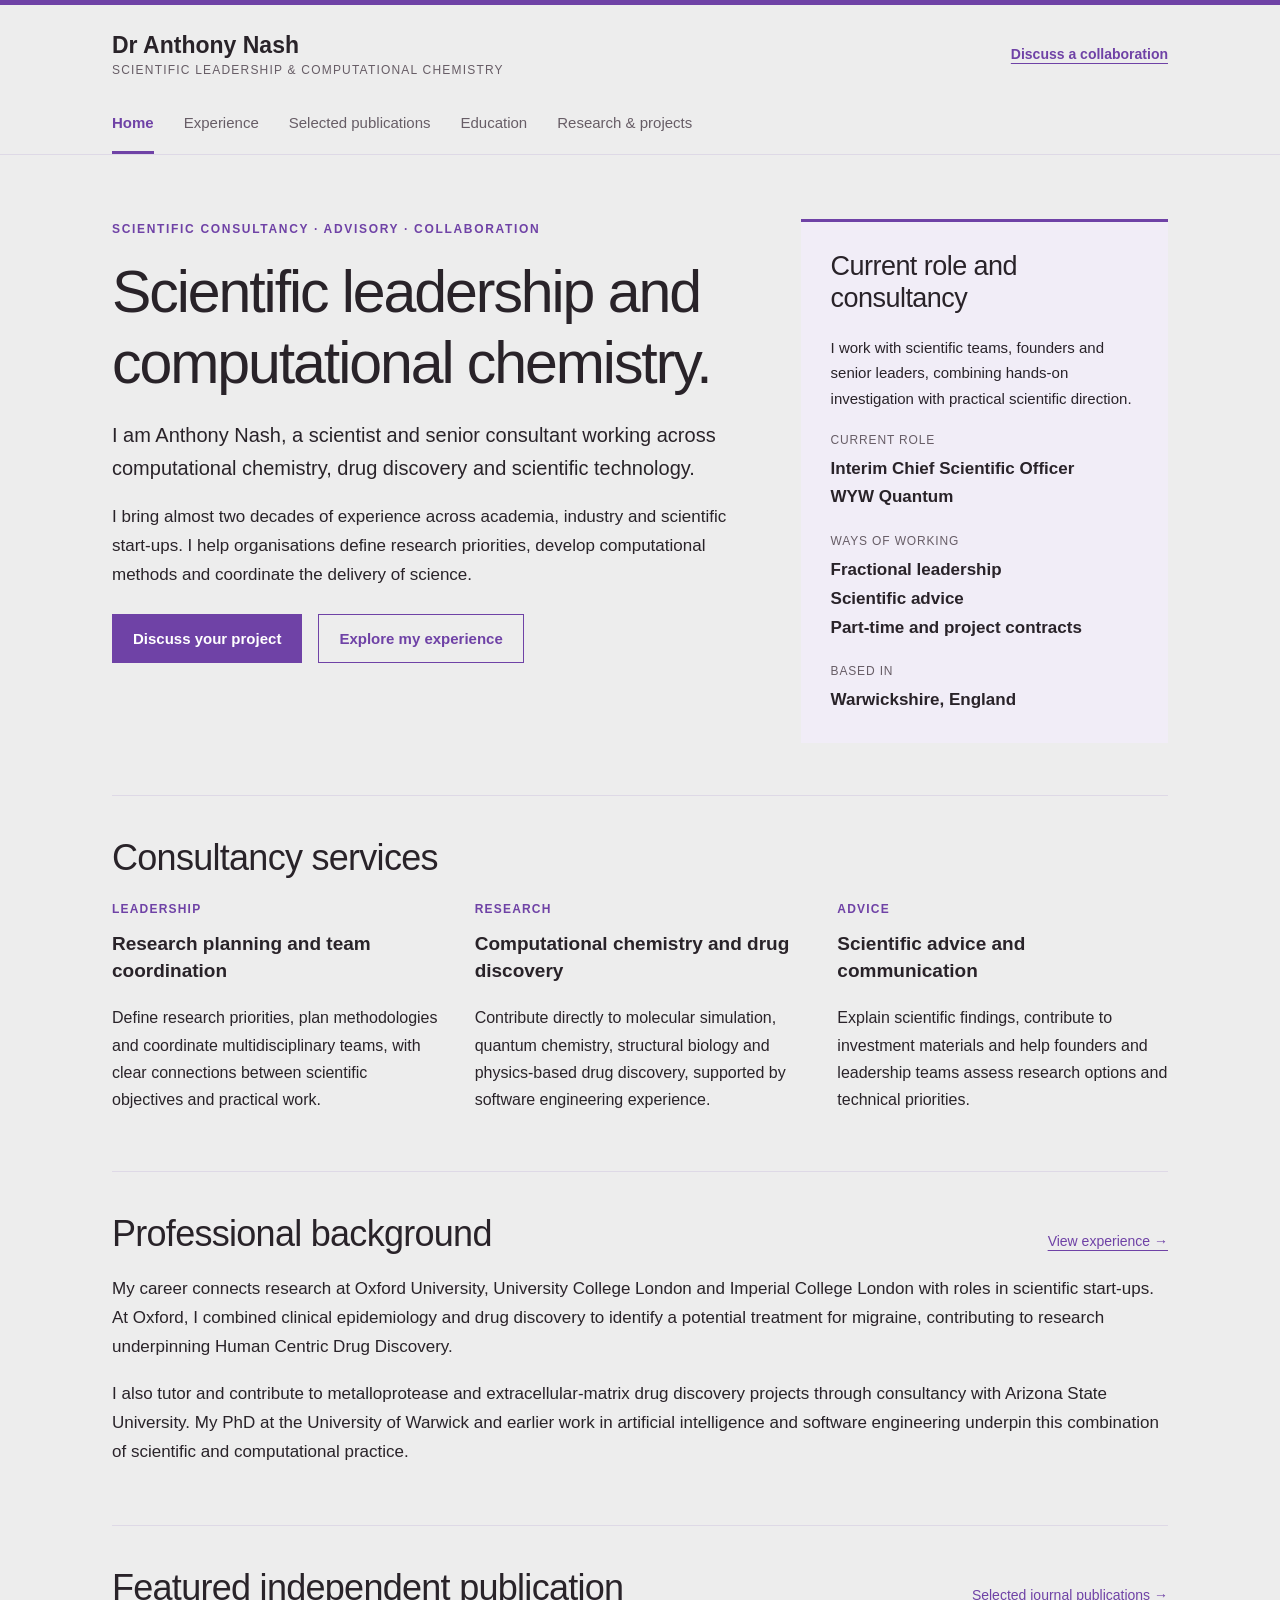
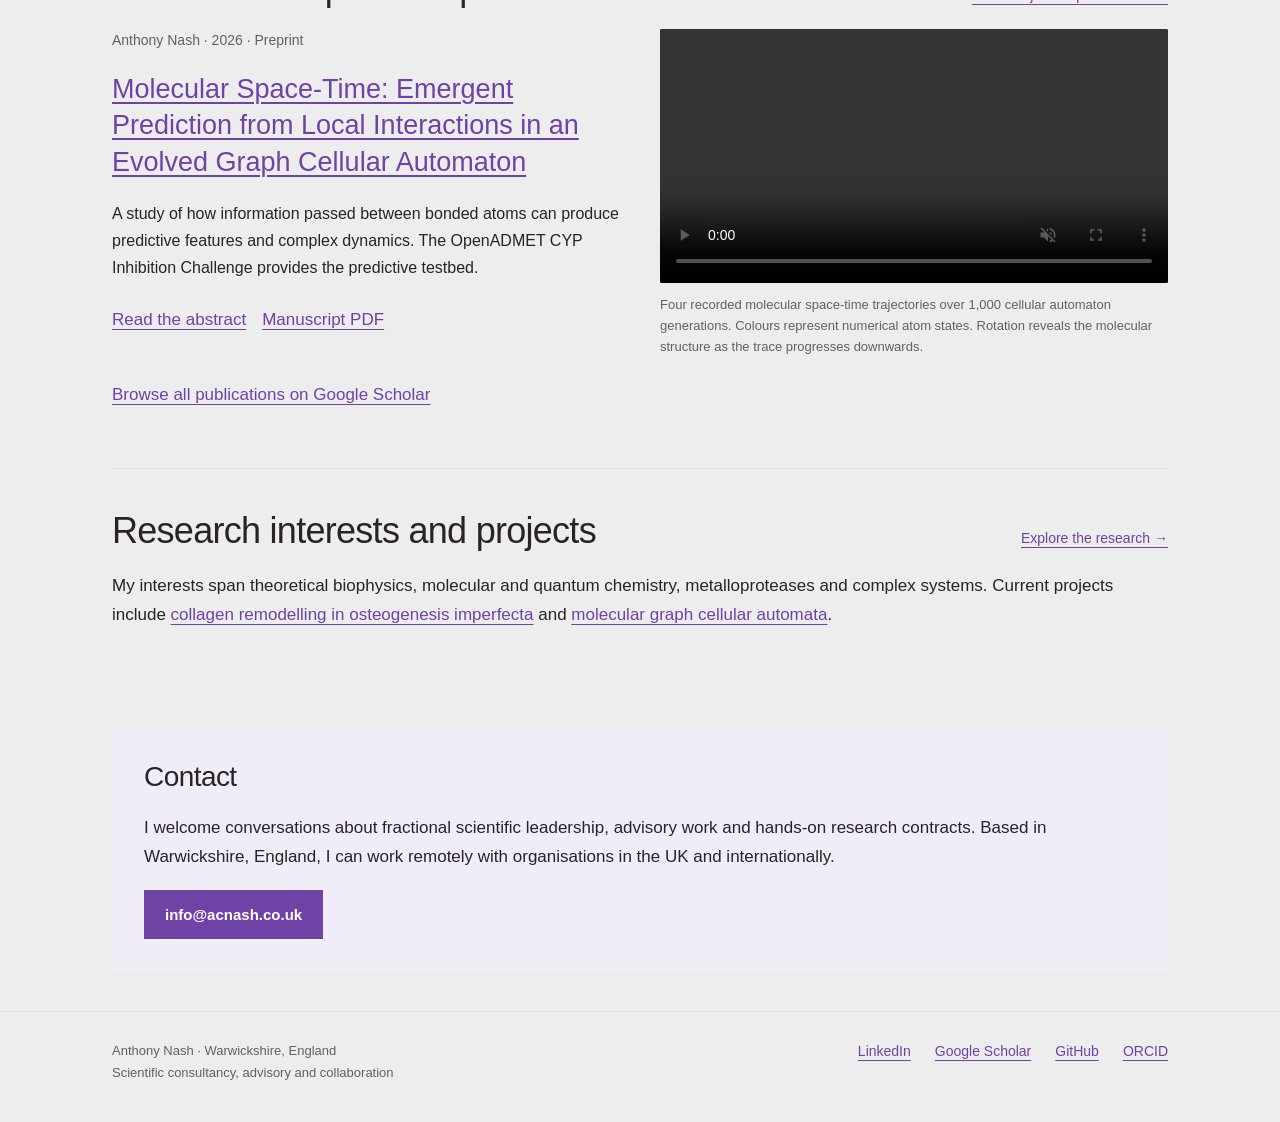
==== commit f61508ae: "Change website accents from burgundy to purple" ====
--- a/index.html
+++ b/index.html
@@ -2,7 +2,7 @@
 <html lang="en-GB"><head><meta charset="utf-8"><meta name="viewport" content="width=device-width, initial-scale=1">
 <meta name="google-site-verification" content="pUQUqC7unUI2fWtByzZLzYiBhMAr6poU5VL-ZXD7ToI">
 <title>Scientific leadership &amp; computational chemistry | Dr Anthony Nash</title><meta name="description" content="Dr Anthony Nash: fractional scientific leadership, consultancy and hands-on computational research in drug discovery and the life sciences.">
-<link rel="canonical" href="https://acnash.github.io/"><link rel="stylesheet" href="assets/site.css?v=20261118-full-width">
+<link rel="canonical" href="https://acnash.github.io/"><link rel="stylesheet" href="assets/site.css?v=20261119-purple">
 <meta property="og:title" content="Scientific leadership &amp; computational chemistry | Dr Anthony Nash"><meta property="og:description" content="Dr Anthony Nash: fractional scientific leadership, consultancy and hands-on computational research in drug discovery and the life sciences."><meta property="og:type" content="website"><meta property="og:url" content="https://acnash.github.io/">
 </head><body><a class="skip" href="#main">Skip to content</a>
 <header class="site-header"><div class="wrap"><div class="topline"><a class="brand" href="index.html">Dr Anthony Nash<small>Scientific leadership &amp; computational chemistry</small></a><a class="contact-link" href="mailto:info@acnash.co.uk">Discuss a collaboration</a></div><nav class="primary-nav" aria-label="Main navigation"><a href="index.html" aria-current="page">Home</a><a href="experience.html">Experience</a><a href="publications.html">Selected publications</a><a href="education.html">Education</a><a href="research.html">Research & projects</a></nav></div></header>
--- a/assets/site.css
+++ b/assets/site.css
@@ -1,5 +1,5 @@
-:root{color-scheme:light;--ink:#292329;--muted:#675d66;--accent:#853b63;--line:#e5dbe2;--wash:#f7f0f4;--paper:#ededed;--sans:'Helvetica Neue',Helvetica,Arial,sans-serif}
-*{box-sizing:border-box}html{scroll-padding-top:120px}body{margin:0;background:var(--paper);color:var(--ink);font:17px/1.7 var(--sans)}a{color:var(--accent);text-underline-offset:4px}a:hover{color:#602543}a:focus-visible,button:focus-visible{outline:3px solid #a74b7d;outline-offset:5px}p{margin:0 0 18px}h1,h2,h3{font-weight:500;line-height:1.2;margin:0 0 20px}h1,h2{font-family:var(--sans)}h1{font-size:clamp(36px,5vw,59px);letter-spacing:-.035em}h2{font-size:clamp(28px,3vw,36px);letter-spacing:-.02em}h3{font-size:21px;font-weight:600;line-height:1.4}ul{padding-left:22px}li{margin-bottom:9px}.wrap{max-width:1120px;margin:auto;padding:0 32px}.site-header{background:var(--paper);border-top:5px solid var(--accent);border-bottom:1px solid var(--line)}.topline{display:flex;align-items:center;justify-content:space-between;gap:24px;padding-top:24px;padding-bottom:20px}.brand{text-decoration:none;color:var(--ink);font:600 23px/1.4 var(--sans)}.brand small{display:block;font:12px/1.6 var(--sans);letter-spacing:.1em;text-transform:uppercase;color:var(--muted)}.contact-link{font-size:14px;font-weight:600}.primary-nav{display:flex;flex-wrap:wrap;gap:8px 30px;padding-bottom:0}.primary-nav a{font-size:15px;text-decoration:none;padding:10px 0 15px;border-bottom:3px solid transparent;color:var(--muted)}.primary-nav a:hover{color:var(--accent)}.primary-nav a[aria-current=page]{border-color:var(--accent);color:var(--accent);font-weight:700}.skip{position:absolute;left:20px;top:-100px;background:var(--paper);padding:12px;z-index:10}.skip:focus{top:8px}.hero{display:grid;grid-template-columns:minmax(0,1.7fr) minmax(230px,1fr);gap:64px;padding:64px 0 52px;align-items:start}.eyebrow{font-size:12px;text-transform:uppercase;letter-spacing:.14em;color:var(--accent);font-weight:700;margin-bottom:18px}.lead{font-size:20px;line-height:1.65;max-width:none}.hero aside{background:var(--wash);padding:28px 30px;border-top:3px solid var(--accent)}.hero aside h2{font-size:27px}.hero aside p{font-size:15px}.hero aside dl{margin:0}.hero aside dt{font-size:12px;text-transform:uppercase;letter-spacing:.07em;color:var(--muted);margin-top:19px}.hero aside dd{font-size:17px;margin:4px 0 0;font-weight:600}.actions{display:flex;gap:16px;align-items:center;flex-wrap:wrap;margin-top:24px}.button{display:inline-block;background:var(--accent);color:white;text-decoration:none;padding:11px 20px;font-size:15px;font-weight:600;border:1px solid var(--accent)}.button:hover{background:#602543;color:white}.button.secondary{background:transparent;color:var(--accent)}.section{padding:40px 0;border-top:1px solid var(--line)}.section-heading{display:flex;align-items:baseline;justify-content:space-between;gap:22px}.section-heading a{font-size:14px;white-space:nowrap}.columns{display:grid;grid-template-columns:repeat(3,minmax(0,1fr));gap:32px}.columns p{font-size:16px}.columns h3{font-size:19px}.number{font-size:12px;color:var(--accent);font-weight:700;letter-spacing:.1em;display:block;margin-bottom:12px}.feature{display:grid;grid-template-columns:1fr 1fr;gap:40px;align-items:start}.feature h3{font:500 27px/1.35 var(--sans)}.feature p{font-size:16px}.meta{font-size:14px!important;color:var(--muted)}video{display:block;width:100%;height:auto;background:#071426;border-radius:2px}figure{margin:0}figcaption{font-size:13px;color:var(--muted);line-height:1.6;margin-top:12px}.profiles{display:flex;gap:12px 24px;flex-wrap:wrap;font-size:14px}.page-intro{padding:52px 0 34px;border-bottom:1px solid var(--line)}.page-intro h1{font-size:48px}.page-intro p{max-width:none}.role{display:grid;grid-template-columns:240px 1fr;gap:40px;padding:32px 0;border-bottom:1px solid var(--line)}.role h3{margin-bottom:8px}.role .organisation{font-size:16px;color:var(--accent);font-weight:600}.role .role-note{font-size:14px;color:var(--muted)}.role p:last-child,.role ul:last-child{margin-bottom:0}.role ul{margin-top:12px}.section-label{padding-top:42px;font-size:27px}.reading{max-width:none}.publication-list{list-style:none;padding:0;margin:0}.publication-list li{display:grid;grid-template-columns:62px 1fr;gap:22px;padding:29px 0;border-bottom:1px solid var(--line);margin:0}.pub-num{font:26px var(--sans);color:#927b8b;padding-top:6px}.publication-list h2{font-size:25px;margin:10px 0 12px;line-height:1.35}.publication-list h2 a{color:var(--ink);text-decoration:none}.publication-list h2 a:hover{text-decoration:underline;color:var(--accent)}.publication-list p{margin-bottom:10px;font-size:16px}.pub-top{display:flex;gap:12px;flex-wrap:wrap;align-items:center;font-size:14px;color:var(--muted)}.badge{display:inline-block;background:var(--wash);color:#702e50;font-size:12px;padding:3px 9px;font-weight:600}.publication-list .authors{font-size:14px;color:var(--muted)}.paper-link{font-size:14px;font-weight:600}.research-block{padding:32px 0;border-bottom:1px solid var(--line)}.research-block h2{font-size:29px}.research-block p{max-width:none}.wide-video{max-width:900px;margin:28px 0}.contact-panel{padding:32px;background:var(--wash);margin:40px 0}.contact-panel h2{font-size:28px}.contact-panel p{max-width:none}.site-footer{border-top:1px solid var(--line);padding:28px 0 38px;font-size:13px;color:var(--muted);margin-top:24px}.site-footer .wrap{display:flex;justify-content:space-between;gap:24px;flex-wrap:wrap}.site-footer p{margin:0}.quiet{color:var(--muted);font-size:14px}.education-record{padding:32px 0;border-bottom:1px solid var(--line);max-width:none}.education-record h2{font-size:29px}.education-record .meta{margin-top:-10px}.anchor-target{scroll-margin-top:20px}
+:root{color-scheme:light;--ink:#292329;--muted:#675d66;--accent:#6f42a6;--line:#ded9e6;--wash:#f1edf7;--paper:#ededed;--sans:'Helvetica Neue',Helvetica,Arial,sans-serif}
+*{box-sizing:border-box}html{scroll-padding-top:120px}body{margin:0;background:var(--paper);color:var(--ink);font:17px/1.7 var(--sans)}a{color:var(--accent);text-underline-offset:4px}a:hover{color:#4f287d}a:focus-visible,button:focus-visible{outline:3px solid #9062c0;outline-offset:5px}p{margin:0 0 18px}h1,h2,h3{font-weight:500;line-height:1.2;margin:0 0 20px}h1,h2{font-family:var(--sans)}h1{font-size:clamp(36px,5vw,59px);letter-spacing:-.035em}h2{font-size:clamp(28px,3vw,36px);letter-spacing:-.02em}h3{font-size:21px;font-weight:600;line-height:1.4}ul{padding-left:22px}li{margin-bottom:9px}.wrap{max-width:1120px;margin:auto;padding:0 32px}.site-header{background:var(--paper);border-top:5px solid var(--accent);border-bottom:1px solid var(--line)}.topline{display:flex;align-items:center;justify-content:space-between;gap:24px;padding-top:24px;padding-bottom:20px}.brand{text-decoration:none;color:var(--ink);font:600 23px/1.4 var(--sans)}.brand small{display:block;font:12px/1.6 var(--sans);letter-spacing:.1em;text-transform:uppercase;color:var(--muted)}.contact-link{font-size:14px;font-weight:600}.primary-nav{display:flex;flex-wrap:wrap;gap:8px 30px;padding-bottom:0}.primary-nav a{font-size:15px;text-decoration:none;padding:10px 0 15px;border-bottom:3px solid transparent;color:var(--muted)}.primary-nav a:hover{color:var(--accent)}.primary-nav a[aria-current=page]{border-color:var(--accent);color:var(--accent);font-weight:700}.skip{position:absolute;left:20px;top:-100px;background:var(--paper);padding:12px;z-index:10}.skip:focus{top:8px}.hero{display:grid;grid-template-columns:minmax(0,1.7fr) minmax(230px,1fr);gap:64px;padding:64px 0 52px;align-items:start}.eyebrow{font-size:12px;text-transform:uppercase;letter-spacing:.14em;color:var(--accent);font-weight:700;margin-bottom:18px}.lead{font-size:20px;line-height:1.65;max-width:none}.hero aside{background:var(--wash);padding:28px 30px;border-top:3px solid var(--accent)}.hero aside h2{font-size:27px}.hero aside p{font-size:15px}.hero aside dl{margin:0}.hero aside dt{font-size:12px;text-transform:uppercase;letter-spacing:.07em;color:var(--muted);margin-top:19px}.hero aside dd{font-size:17px;margin:4px 0 0;font-weight:600}.actions{display:flex;gap:16px;align-items:center;flex-wrap:wrap;margin-top:24px}.button{display:inline-block;background:var(--accent);color:white;text-decoration:none;padding:11px 20px;font-size:15px;font-weight:600;border:1px solid var(--accent)}.button:hover{background:#4f287d;color:white}.button.secondary{background:transparent;color:var(--accent)}.section{padding:40px 0;border-top:1px solid var(--line)}.section-heading{display:flex;align-items:baseline;justify-content:space-between;gap:22px}.section-heading a{font-size:14px;white-space:nowrap}.columns{display:grid;grid-template-columns:repeat(3,minmax(0,1fr));gap:32px}.columns p{font-size:16px}.columns h3{font-size:19px}.number{font-size:12px;color:var(--accent);font-weight:700;letter-spacing:.1em;display:block;margin-bottom:12px}.feature{display:grid;grid-template-columns:1fr 1fr;gap:40px;align-items:start}.feature h3{font:500 27px/1.35 var(--sans)}.feature p{font-size:16px}.meta{font-size:14px!important;color:var(--muted)}video{display:block;width:100%;height:auto;background:#071426;border-radius:2px}figure{margin:0}figcaption{font-size:13px;color:var(--muted);line-height:1.6;margin-top:12px}.profiles{display:flex;gap:12px 24px;flex-wrap:wrap;font-size:14px}.page-intro{padding:52px 0 34px;border-bottom:1px solid var(--line)}.page-intro h1{font-size:48px}.page-intro p{max-width:none}.role{display:grid;grid-template-columns:240px 1fr;gap:40px;padding:32px 0;border-bottom:1px solid var(--line)}.role h3{margin-bottom:8px}.role .organisation{font-size:16px;color:var(--accent);font-weight:600}.role .role-note{font-size:14px;color:var(--muted)}.role p:last-child,.role ul:last-child{margin-bottom:0}.role ul{margin-top:12px}.section-label{padding-top:42px;font-size:27px}.reading{max-width:none}.publication-list{list-style:none;padding:0;margin:0}.publication-list li{display:grid;grid-template-columns:62px 1fr;gap:22px;padding:29px 0;border-bottom:1px solid var(--line);margin:0}.pub-num{font:26px var(--sans);color:#82748f;padding-top:6px}.publication-list h2{font-size:25px;margin:10px 0 12px;line-height:1.35}.publication-list h2 a{color:var(--ink);text-decoration:none}.publication-list h2 a:hover{text-decoration:underline;color:var(--accent)}.publication-list p{margin-bottom:10px;font-size:16px}.pub-top{display:flex;gap:12px;flex-wrap:wrap;align-items:center;font-size:14px;color:var(--muted)}.badge{display:inline-block;background:var(--wash);color:#59348a;font-size:12px;padding:3px 9px;font-weight:600}.publication-list .authors{font-size:14px;color:var(--muted)}.paper-link{font-size:14px;font-weight:600}.research-block{padding:32px 0;border-bottom:1px solid var(--line)}.research-block h2{font-size:29px}.research-block p{max-width:none}.wide-video{max-width:900px;margin:28px 0}.contact-panel{padding:32px;background:var(--wash);margin:40px 0}.contact-panel h2{font-size:28px}.contact-panel p{max-width:none}.site-footer{border-top:1px solid var(--line);padding:28px 0 38px;font-size:13px;color:var(--muted);margin-top:24px}.site-footer .wrap{display:flex;justify-content:space-between;gap:24px;flex-wrap:wrap}.site-footer p{margin:0}.quiet{color:var(--muted);font-size:14px}.education-record{padding:32px 0;border-bottom:1px solid var(--line);max-width:none}.education-record h2{font-size:29px}.education-record .meta{margin-top:-10px}.anchor-target{scroll-margin-top:20px}
 @media(max-width:800px){.hero{gap:28px;grid-template-columns:1.4fr 1fr}.role{grid-template-columns:190px 1fr;gap:24px}.columns{gap:20px}.feature{gap:26px}.wrap{padding:0 24px}}
 @media(max-width:620px){body{font-size:16px}.wrap{padding:0 21px}.topline{align-items:start;padding-top:19px;gap:12px}.brand{font-size:21px}.brand small{font-size:10px;letter-spacing:.07em}.contact-link{font-size:12px;max-width:95px;text-align:right}.primary-nav{gap:0 22px}.primary-nav a{font-size:14px;padding:10px 0}.hero{grid-template-columns:1fr;padding-top:36px;gap:28px}.hero h1{font-size:39px}.hero aside{padding:22px}.lead{font-size:18px}.columns,.feature,.role{grid-template-columns:1fr}.columns{gap:18px}.section{padding:30px 0}.section-heading{display:block}.section-heading a{display:inline-block;margin-bottom:18px}.page-intro{padding-top:36px}.page-intro h1{font-size:38px}.role{gap:10px;padding:25px 0}.role h3{margin-bottom:3px}.publication-list li{grid-template-columns:30px 1fr;gap:12px}.publication-list h2{font-size:22px}.pub-num{font-size:21px}.contact-panel{padding:24px}.site-footer .wrap{gap:15px}}
 @media(prefers-reduced-motion:reduce){html{scroll-behavior:auto}}
